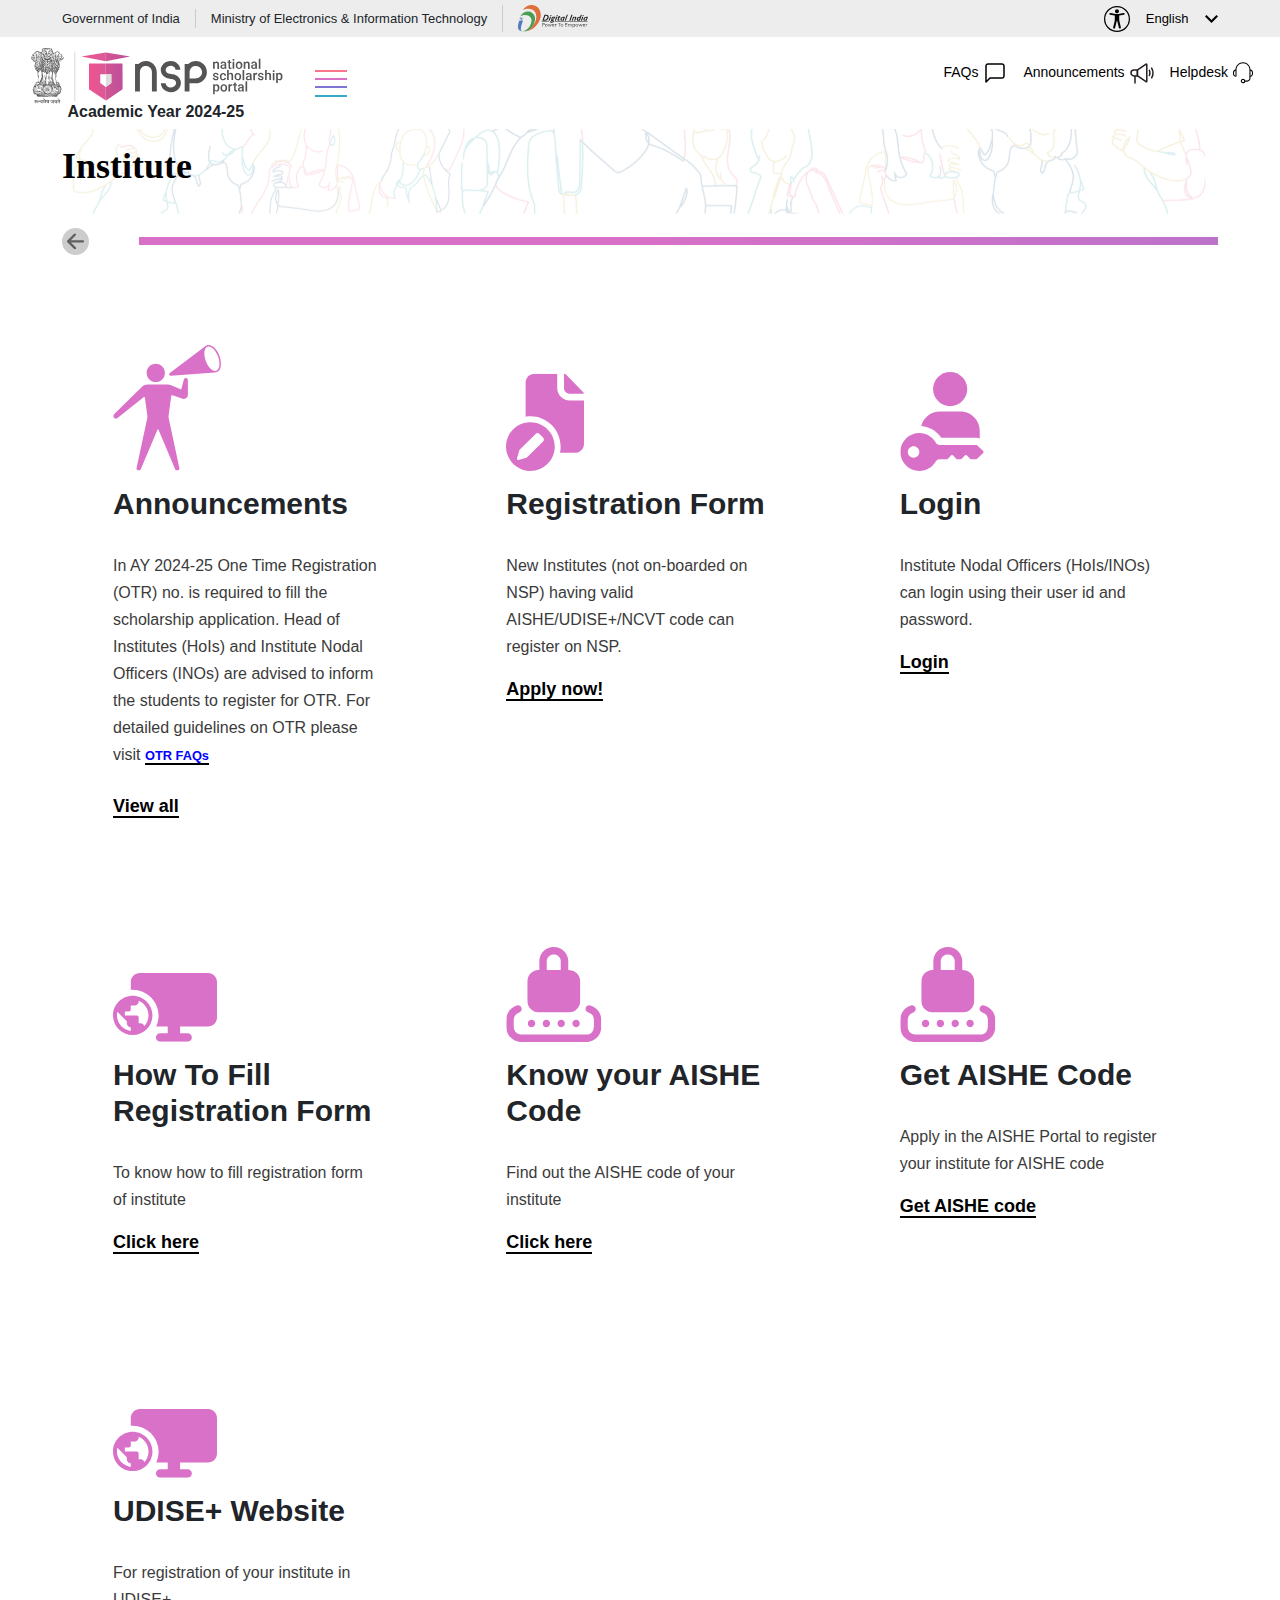
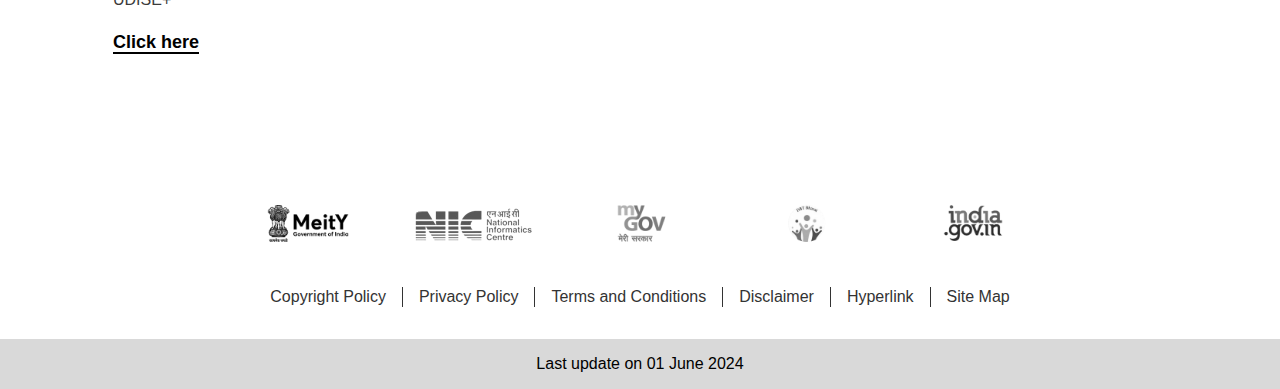
==== Institute/Institute.htm @ 981c5e17 "Initial commit" ====
<!DOCTYPE html>
<!-- saved from url=(0037)https://scholarships.gov.in/Institute -->
<html lang="en" class="h-100" data-bs-theme="auto"><head><meta http-equiv="Content-Type" content="text/html; charset=UTF-8">
  
  <meta name="viewport" content="width=device-width, initial-scale=1">
  <meta name="description" content="">
  <meta name="author" content="Integrated Management of Public Distribution System">
  
  <title>NSP : National Scholarship Portal</title>
  <!-- Favicons -->
  <link rel="apple-touch-icon" href="https://scholarships.gov.in/public/assets2425/img/favicons/apple-touch-icon.png" sizes="180x180">
  <link rel="icon" href="https://scholarships.gov.in/public/assets2425/img/favicons/favicon-32x32.png" sizes="32x32" type="image/png">
  <link rel="icon" href="https://scholarships.gov.in/public/assets2425/img/favicons/favicon-16x16.png" sizes="16x16" type="image/png">
<!--  <link rel="manifest" href="/public/assets2425/img/favicons/manifest.json">-->
  <link rel="mask-icon" href="https://scholarships.gov.in/public/assets2425/img/favicons/safari-pinned-tab.svg" color="#712cf9">
  <link rel="icon" href="https://scholarships.gov.in/public/assets2425/img/favicons/favicon.ico">
  <meta name="theme-color" content="#712cf9">
  <link href="./Institute_files/bootstrap.min.css" rel="stylesheet">

  <link rel="stylesheet" href="./Institute_files/bootstrap-icons.css">
  <!-- <link rel="stylesheet" href="https://cdnjs.cloudflare.com/ajax/libs/font-awesome/4.7.0/css/font-awesome.min.css"> -->
  <!-- Owl Stylesheets -->
  <link rel="stylesheet" href="./Institute_files/owl.carousel.min.css">
  <link rel="stylesheet" href="./Institute_files/owl.theme.default.min.css">
  <!-- Custom styles for this template -->
  <link rel="stylesheet" href="./Institute_files/roboto.css" type="text/css">

  <link rel="stylesheet" href="./Institute_files/nsp-style.css">
  <link rel="stylesheet" href="./Institute_files/responsive.css">
</head>

<body>

  <header class="header">
      
      <div class="top-header">
       
        <div class="container-fluid d-flex justify-content-between d-flex-mob ">
          <div class="align-items-cente">
            <ul class="nav top-nav">
              <li class="nav-item">
                Government of India
              </li>
              <li class="nav-item">
                Ministry of Electronics &amp; Information Technology
              </li>
              <li class="nav-item">
                <img src="./Institute_files/Digital-India-Color.svg">
              </li>
            </ul>
          </div>
          <div class="align-items-cente"></div>
          <ul class="nav top-right-nav">
            <li class="nav-item me-3"><a href="https://scholarships.gov.in/Institute#"><img src="./Institute_files/acces.svg" width="26"></a></li>

            <li class="nav-item dropdown ">
              <a class="nav-link language" href="https://scholarships.gov.in/home" role="button" data-bs-toggle="dropdown" aria-expanded="false">
                English <img src="./Institute_files/arrow.svg"></a>
              
              <ul class="dropdown-menu language-dropdownmenu">
                <li><a class="dropdown-item" href="https://scholarships.gov.in/home">English</a></li>
                <li><a class="dropdown-item" href="https://scholarships.gov.in/Institute#">Hindi</a></li>

              </ul>
            </li>

          </ul>

        </div>
   

        

        <!--top-header end-->
      </div>
   
   
      <div class="page-header">
        <div class="container-fluid">
  
          <div class="row">
            <div class="col-sm-12 col-md-12 col-lg-4 col-xl-3">
              <ul class="nav">
                <li class="logo-warp">
                    <div>
                    <a class="logo" href="https://scholarships.gov.in/home" style="margin-bottom: -5%">
                    <img src="./Institute_files/nsp-logo.svg" class="dest">
                     <img src="./Institute_files/nsp_logo_short.svg" class="mob">
                  </a>
                  <h6 class="text-center"><strong class="announcementText"> <i></i> Academic Year 2024-25 </strong></h6>
                    </div>
            
                  <button class="navbar-toggler" type="button" data-bs-toggle="offcanvas" data-bs-target="#offcanvasNavbar" aria-controls="offcanvasNavbar">

                
                      <div id="pencet">
                        <span class="top"></span>
                        <span class="middle"></span>
                        <span class="middle1"></span>
                        <span class="bottom"></span>
                        <div class="w-bg"></div>
                      </div>
                    

                  </button>
                  

                  <a href="https://scholarships.gov.in/Institute#" class="serch-icon-bg login-mob" id="serch-btn" data-bs-toggle="modal" data-bs-target="#serchBackdrop"><img src="./Institute_files/serch-color.svg" width="24"></a>



                  <div class="dropdown login-mob">
                    <a class="login-icon-bg login-mob" href="https://scholarships.gov.in/Institute#" role="button" data-bs-toggle="dropdown" aria-expanded="false">
                      <span class="login-icon-bg"> <img src="./Institute_files/user-icon-white.svg" width="24"></span>
                    </a>
                    <ul class="dropdown-menu">
                      <li>

                         <a class="nav-link" href="https://scholarships.gov.in/home">
                          <span class="link-list-icon1"><img src="./Institute_files/student-black.svg"></span> <span class="link-list-text">Student</span></a>
                      </li>
                      <li> <a class="nav-link" href="https://nsp.gov.in/"><span class="link-list-icon2"><img src="./Institute_files/institute-black.svg"></span>
                          <span class="link-list-text">Institute</span></a></li>

                          <li><a class="nav-link" href="https://nsp.gov.in/NSPADMIN/loginPage"><span class="link-list-icon3"><img src="./Institute_files/officer-black.svg"></span>
                         
                              <span class="link-list-text">Officer</span></a></li>
                    </ul>
                  </div>



                </li>
              </ul>


                          <div class="offcanvas offcanvas-start" tabindex="-1" id="offcanvasNavbar" aria-labelledby="offcanvasNavbarLabel">
                <div class="offcanvas-body scroll custom-scroll">

                  <div class="responcive-nav">

                    <div class="accordion mt-4" id="accordionExample">

                      <div class="accordion-item">
                        <h2 class="accordion-header">
                          <button class="accordion-button collapsed" type="button" data-bs-toggle="collapse" data-bs-target="#collapseOne" aria-expanded="false" aria-controls="collapseOne">
                            <img src="./Institute_files/Student.svg">Students
                          </button>
                          </h2><h5><a href="https://scholarships.gov.in/Students"><span><img src="./Institute_files/Student.svg"></span>Students</a></h5>
                        
                        <div id="collapseOne" class="accordion-collapse collapse" data-bs-parent="#accordionExample">
                          <div class="accordion-body">
                            <ul class="nav studen-nav">
                                <li class="nav-item"><a class="nav-link" href="https://scholarships.gov.in/otrapplication/#/login-page">Apply For One Time Registration (OTR)</a></li>
                                     <li class="nav-item"><a class="nav-link" href="https://scholarships.gov.in/ApplicationForm">Apply For Scholarship</a></li>
                              
                              
<!--                              <li class="nav-item"><a class="nav-link" href="NSP_Registered_Institute.html">NSP
                                  Registered
                                  Institute</a></li>-->
<!--                               <li class="nav-item"><a class="nav-link" href="searchInstitute">
                                  Registered
                                  Institutes on NSP</a></li>-->
                              <li class="nav-item"><a class="nav-link" href="https://scholarships.gov.in/All-Scholarships">Schemes on NSP</a>
                              </li>

                               <li class="nav-item"><a class="nav-link" href="https://scholarships.gov.in/payl/loginPage.action">Previous Year Application
                                  Status</a></li>
                                  
                              <li class="nav-item"><a class="nav-link" href="https://pfms.nic.in/static/NewLayoutCommonContent.aspx?RequestPagename=static/TrackNSPpayments.aspx" data-toggle="tooltip" target="blank" onclick="return trackPaymentNsp()">
                                      Track Your Payment</a></li>
<!--                              <li class="nav-item"><a class="nav-link" href="Aadhaar_Seva_Kendras.html">Aadhaar Seva
                                  Kendras</a></li>-->
                                  <li class="nav-item"><a class="nav-link" href="https://bhuvan-app3.nrsc.gov.in/aadhaar/" data-toggle="tooltip" target="blank" onclick="return trackPaymentNsp1()">
                                          Aadhaar Seva Kendra</a></li>
                                 
                              <li class="nav-item"><a class="nav-link" href="https://resident.uidai.gov.in/bank-mapper" data-toggle="tooltip" target="blank" onclick="return trackPaymentNsp2()">
                                      Check Aadhaar Seeding Status</a></li>
                                      <li class="nav-item"><a class="nav-link" href="https://play.google.com/store/apps/details?id=in.gov.scholarships.nspotr&amp;pli=1" target="blank">
                                  NSP OTR APP  <img height="40px" src="./Institute_files/google-plays.png">  </a></li>

                                  <li class="nav-item"><a class="nav-link" href="https://www.swavlambancard.gov.in/login" data-toggle="tooltip" target="blank" onclick="return trackUDID()">
                                          Check UDID details </a></li>

                            </ul>
                          </div>
                        </div>
                      </div>
                      <div class="line"></div>
                      <div class="accordion-item">
                        <h2 class="accordion-header">
                          <button class="accordion-button collapsed" type="button" data-bs-toggle="collapse" data-bs-target="#collapseTwo" aria-expanded="false" aria-controls="collapseTwo">
                            <img src="./Institute_files/Institute.svg"> Institute
                          </button>
                          </h2><h5><a href="https://scholarships.gov.in/Institutes"><span><img src="./Institute_files/Institute.svg"></span> Institutes</a></h5>
                        
                        <div id="collapseTwo" class="accordion-collapse collapse" data-bs-parent="#accordionExample">
                          <div class="accordion-body">
                            <ul class="nav institute-nav">
                                <li class="nav-item"><a class="nav-link" href="https://nsp.gov.in/public/manual/Operational_Steps_Involved_In_Filling_Institute_Registration_Form.pdf">How to fill Registration Form
                                  </a></li>
                                <li class="nav-item"><a class="nav-link" href="https://nsp.gov.in/instEKYCRegistrationIndex">Registration
                                  Form</a></li>
                                  
                              <li class="nav-item"><a class="nav-link" href="https://nsp.gov.in/">Login</a>
                              </li>
                              
                              <li class="nav-item"><a class="nav-link" href="https://aishe.gov.in/aishe/aisheCode" target="_blank" data-toggle="tooltip" onclick=" return aisheCode()">
                                      Know your AISHE
                                  Code</a></li>
                              <li class="nav-item"><a class="nav-link" href="https://aishe.gov.in/aishe/addInstitutePage" target="_blank" data-toggle="tooltip" onclick=" return aishecodeInstitute()">
                                      Get AISHE code</a>
                              </li>
                              <li class="nav-item"><a class="nav-link" href="https://udiseplus.gov.in/#/page/dcfdownload" target="_blank" onclick="return udiseCode()">UDISE+ website
                                  details</a></li>
                            </ul>
                          </div>
                        </div>
                      </div>
                      <div class="line"></div>
                      <div class="accordion-item">
                        <h2 class="accordion-header">
                          <button class="accordion-button collapsed" type="button" data-bs-toggle="collapse" data-bs-target="#collapseThree" aria-expanded="false" aria-controls="collapseThree">
                            <img src="./Institute_files/Officers.svg"> Officers
                          </button>
                          </h2><h5><a href="https://scholarships.gov.in/Officers"><span><img src="./Institute_files/Officers.svg"></span> Officers</a></h5>

                        
                        <div id="collapseThree" class="accordion-collapse collapse" data-bs-parent="#accordionExample">
                          <div class="accordion-body">
                            <ul class="nav officer-nav">

                              <li class="nav-item"><a class="nav-link" href="https://nsp.gov.in/NSPADMIN/loginPage">Login</a>
                              </li>
                              <li class="nav-item"><a class="nav-link" href="https://scholarships.gov.in/nodalofficerList">Nodal
                                  Officers (Scheme-wise)</a></li>
                              <li class="nav-item"><a class="nav-link" href="https://scholarships.gov.in/public/nodalOfficersList/grievance_redressal_officer.pdf">Grievance Redressal Officers
                                  (GROs)</a>
                              </li>
                            </ul>

                          </div>
                        </div>
                      </div>
                      <div class="line"></div>
                      <div class="accordion-item">
                        <h2 class="accordion-header">
                          <button class="accordion-button collapsed" type="button" data-bs-toggle="collapse" data-bs-target="#collapseFour" aria-expanded="false" aria-controls="collapseFour">
                            <img src="./Institute_files/Public.svg"> Public
                          </button>
                          </h2><h5><a href="https://scholarships.gov.in/Public"><span><img src="./Institute_files/Public.svg"></span> Public</a></h5>
                        
                        <div id="collapseFour" class="accordion-collapse collapse" data-bs-parent="#accordionExample">
                          <div class="accordion-body">

                            <ul class="nav public-nav">

                                <li class="nav-item"><a class="nav-link" href="https://nsp.gov.in/dashboard/" target="_blank">Dashboard</a></li>
                              <li class="nav-item"><a class="nav-link" href="https://scholarships.gov.in/onlineInstituteSearchIndex">Find Institutes
                                  on
                                  NSP</a></li>
                              <li class="nav-item"><a class="nav-link" href="https://scholarships.gov.in/scholarshipEligibility">Scholarship
                                  Eligibility</a></li>
                              <li class="nav-item"><a class="nav-link" href="https://scholarships.gov.in/searchInstitute">
                                      Applications Processed for Scholarships</a>
                              </li>
                              <li class="nav-item"><a class="nav-link" href="https://scholarships.gov.in/nodelOfficerDetails">Nodal
                                  Officers (Scheme-wise)</a></li>
                              <li class="nav-item"><a class="nav-link" href="https://scholarships.gov.in/districtNodelOfficerDetails">Nodal Officers (District-wise
                                 )</a>
                              </li>
                              <li class="nav-item"><a class="nav-link" href="https://scholarships.gov.in/nsphelpdesk">NSP Helpdesk</a></li>
                              <li class="nav-item"><a class="nav-link" href="https://scholarships.gov.in/pfmshelpdesk">PFMS Helpdesk</a></li>
                              <li class="nav-item"><a class="nav-link" href="https://nsp.gov.in/grievanceregistration/">Grievance Registration</a></li>
                              <li class="nav-item"><a class="nav-link" href="https://scholarships.gov.in/CSCURL">CSC Login</a></li>
                            </ul>
                          </div>
                        </div>
                      </div>

<!--some Portion of the code i removed ,because i think it is useless-->
                      <div class="accordion-item about-bg">

                        <div class="accordion-body">
                          <ul class="nav">
                              <li class="nav-item"><a class="nav-link" href="https://scholarships.gov.in/aboutUs" target="_blank">About NSP</a></li>
                            <li class="nav-item"><a class="nav-link" href="https://scholarships.gov.in/nsphelpdesk" target="_blank">Contact us</a></li>
                            <li class="nav-item"><a class="nav-link" href="https://scholarships.gov.in/siteMap" target="_blank">Site map</a></li>
                            <li></li>
                           

                          </ul>






                        </div>
                      </div>


                    </div>

                  </div>




                </div>
              </div>



            </div>
            <div class="col-sm-6 col-md-6 col-lg-7 col-xl-5 mob2">
<!--              <div class="searchbox mt-3">
                <div class="dropdown filter-wrap">
                  <a class="filter-btn" role="button" data-bs-toggle="dropdown" aria-expanded="false">
                    <img src="/public/assets2425/images/icons/filter.svg">
                  </a>

                  <ul class="dropdown-menu">



                    
                    <li>

                      <div class="form-check">
                          <input class="form-check-input" type="checkbox" value="" onclick="location.href = 'https://scholarships.gov.in/fresh/onlineInstituteSearchIndex'" />
                        <label class="form-check-label" for="flexCheckChecked">
                          NSP registered Institutes
                        </label>
                      </div>
                    </li>
                  </ul>
                </div>



                <input type="text" class="form-control" placeholder="Search by Keywords...">
                <button type="submit" class="btn serch-btn"><img src="/public/assets2425/images/icons/serch-color.svg"></button>
              </div>-->

            </div>

            <div class="col-sm-6 col-md-6 col-lg-1 col-xl-4">


              <ul class="nav justify-content-end right-nav">
                <li class="nav-item dropdown">
                  <a class="nav-link" href="https://scholarships.gov.in/Institute#" role="button" data-bs-toggle="dropdown" aria-expanded="false">
                    <span> FAQs</span> <img src="./Institute_files/faq.svg">
                  </a>
                  <ul class="dropdown-menu">
                    <li>
                      <a class="nav-link" href="https://scholarships.gov.in/studentFAQs" target="_blank">
                        <span class="link-list-icon1"><img src="./Institute_files/student-black.svg"></span>
                        <span class="link-list-text">Student</span>
                       </a>
                    </li>
                    <li> <a class="nav-link" href="https://scholarships.gov.in/InstituteFAQs" target="_blank">
                         
                        <span class="link-list-icon2"><img src="./Institute_files/institute-black.svg"></span>
                        <span class="link-list-text">Institute</span>
                      </a></li>
                    <li><a class="nav-link" href="https://scholarships.gov.in/public/FAQ/DNO_SNO_FAQs_21122023_updated.pdf" target="_blank">

                        <span class="link-list-icon3"><img src="./Institute_files/officer-black.svg"></span>
                        <span class="link-list-text">Officer</span></a></li>
                  </ul>
                </li>

                <li class="nav-item dropdown">
                  <a class="nav-link" href="https://scholarships.gov.in/Institute#" role="button" data-bs-toggle="dropdown" aria-expanded="false">
                    <span>Announcements</span> <img src="./Institute_files/Announcements.svg">
                  </a>
                  <ul class="dropdown-menu">
                    <li>
                      <a class="nav-link" href="https://scholarships.gov.in/student-announcements" target="_blank"><span class="link-list-icon1"><img src="./Institute_files/student-black.svg"></span>
                        <span class="link-list-text">Student</span></a>
                    </li>
                    <li>
                      <a class="nav-link" href="https://scholarships.gov.in/institute-announcements" target="_blank"><span class="link-list-icon2"><img src="./Institute_files/institute-black.svg"></span>
                        <span class="link-list-text">Institute</span>
                      </a>
                    </li>
                    <li><a class="nav-link" href="https://scholarships.gov.in/officer-announcements" target="_blank"><span class="link-list-icon3"><img src="./Institute_files/officer-black.svg"></span>
                        <span class="link-list-text">Officer</span></a></li>

                  </ul>
                </li>


                <li class="nav-item dropdown">
                  <a class="nav-link" href="https://scholarships.gov.in/Institute#" role="button" data-bs-toggle="dropdown" aria-expanded="false">
                    <span>Helpdesk</span> <img src="./Institute_files/Vector.svg">
                  </a>
                  <ul class="dropdown-menu">
                    <li>
                        <a class="nav-link" href="https://scholarships.gov.in/nsphelpdesk" target="_blank"><span class="link-list-icon1"><img src="./Institute_files/student-black.svg"></span>
                        <span class="link-list-text">NSP Helpdesk.</span></a>
                    </li>

                    <li><a class="nav-link" href="https://scholarships.gov.in/pfmshelpdesk" target="_blank">
                        <span class="link-list-icon1"><img src="./Institute_files/student-black.svg" style="width:30px"></span>
                        <span class="link-list-text">PFMS Helpdesk</span></a></li>

                  </ul>
                </li>

<!--                <li class="nav-item dropdown">
                  <a class="nav-link" href="#" role="button" data-bs-toggle="dropdown" aria-expanded="false">
                    <span>Login </span>
                    <div class="login-icon-bg"> <img src="/public/assets2425/images/icons/user-icon-white.svg"></div>
                  </a>
                  <ul class="dropdown-menu">
                    <li>
                      <a class="nav-link" href="home">
                        <span class="link-list-icon1"><img src="/public/assets2425/images/icons/student-black.svg"></span> <span
                          class="link-list-text">Student</span></a>
                    </li>
                    <li> <a class="nav-link" href="https://nsp.gov.in/"><span class="link-list-icon2"><img
                            src="/public/assets2425/images/icons/institute-black.svg"></span>
                        <span class="link-list-text">Institute</span></a></li>
                    <li><a class="nav-link" href="https://nsp.gov.in/NSPADMIN/loginPage"><span class="link-list-icon3"><img
                            src="/public/assets2425/images/icons/officer-black.svg"></span>
                        <span class="link-list-text">Officer</span></a></li>
                  </ul>
                </li>-->
              </ul>


            </div>
          </div>
        </div>
      </div>

    </header>
    <script>
                            
         function trackUDID()
        {
             let text = "Redirecting to external URL(https://www.swavlambancard.gov.in/login). You are strongly advised to ensure it's authenticity & click\n OK to proceed, else click Cancel to cancel.";
                if (confirm(text) == true) {
                  text = "You pressed OK!";
                } else {
                  return false;
                } 

        }                    
                            
    </script>


  <!-- Begin page content -->
  <main class="flex-shrink-0">

    <div class="inner-banner-wrap">

      <div class="container-fluid">
        <div class="row">
          <div class="col-sm-12">
<div class="inner-banner"> 
   <img src="./Institute_files/weferfe.svg">

   <h3 class="header-title">
    Institute
  </h3>
  </div>
                   </div>
          <div class="col-sm-12">
            <div class="line-bg institute-bg clearfix"><a href="https://scholarships.gov.in/home"><span> <img src="./Institute_files/bak-arrow.svg">
                </span></a></div>
          </div>


        </div>
</div>
<!--inner-banner-wrap End--></div>

<section class="pages-section">

      <div class="container-fluid">


        <div class="row">
          <div class="col-sm-12 col-md-6 col-lg-6 col-xl-4 col-xxl-4 d-flex">
            <div class="institute-box">
              <div class="institute-box-icon"><img src="./Institute_files/Announcements-voilet.svg"></div>
              <h4> Announcements</h4>
             
             
              <p class="mb-4">In AY 2024-25 One Time Registration (OTR) no. is required to fill the scholarship application. Head of Institutes (HoIs) and Institute Nodal Officers (INOs) are advised to inform the students 
                  to register for OTR. For detailed guidelines on OTR please visit <a style="font-size: 80%; color: blue" href="https://scholarships.gov.in/public/FAQ/OTR%20FAQ%20v1.4.pdf" target="_blank">OTR FAQs</a></p>

              <a href="https://scholarships.gov.in/institute-announcements">View all</a>

            </div>
          </div>
          <div class="col-sm-12 col-md-6 col-lg-6 col-xl-4 col-xxl-4 d-flex">
            <div class="institute-box">
              <div class="institute-box-icon"><img src="./Institute_files/registration-voilet.svg"></div>

              <h4>Registration Form</h4>
              <p>
                  New Institutes (not on-boarded on NSP) having valid AISHE/UDISE+/NCVT code can register on NSP. 
              </p>
              <a href="https://nsp.gov.in/instEKYCRegistrationIndex">Apply now!</a>
<!--                  <a href="searchInstitute">Apply now!</a>-->
            </div>
          </div>
          <div class="col-sm-12 col-md-6 col-lg-6 col-xl-4 col-xxl-4 d-flex">

            <div class="institute-box">
              <div class="institute-box-icon"><img src="./Institute_files/login-voilet.svg"></div>

              <h4>Login</h4>
              <p>
                 Institute Nodal Officers (HoIs/INOs) can login using their user id and password.
              </p>
              <a href="https://nsp.gov.in/">Login</a>

            </div>
          </div>
              
         <div class="col-sm-12 col-md-6 col-lg-6 col-xl-4 col-xxl-4 d-flex">
            <div class="institute-box">
              <div class="institute-box-icon"> <img src="./Institute_files/website-voilet.svg"></div>

              <h4>How To Fill Registration Form</h4>
              <p>
                To know how to fill registration form of institute
              </p>
<a href="https://scholarships.gov.in/public/userManual/KYC_REGISTRATION_PROCESS_INSTITUTES_V1.1.pdf" target="_blank">Click here</a>

            </div>
          </div>     
              
          <div class="col-sm-12 col-md-6 col-lg-6 col-xl-4 col-xxl-4 d-flex">
            <div class="institute-box">
              <div class="institute-box-icon"> <img src="./Institute_files/aishe-voilet.svg"></div>

              <h4>Know your AISHE Code</h4>
              <p>
               Find out the AISHE code of your institute

              </p>
              <a href="https://aishe.gov.in/aishe/aisheCode" target="_blank" onclick="return aisheCode()">Click here</a>

            </div>
          </div>
          <div class="col-sm-12 col-md-6 col-lg-6 col-xl-4 col-xxl-4 d-flex">
            <div class="institute-box">
              <div class="institute-box-icon"> <img src="./Institute_files/aishe-voilet.svg"></div>

              <h4>Get AISHE Code</h4>
              <p>
                Apply in the AISHE Portal to register your institute for AISHE code
              </p>
<!--              <a href="Sync_your_documents_DigiLocker.html">Sync your documents</a>-->
<a href="http://aishe.gov.in/aishe/addInstitutePage" target="_blank" onclick=" return aishecodeInstitute()">Get AISHE code</a>

            </div>
          </div>
          <div class="col-sm-12 col-md-6 col-lg-6 col-xl-4 col-xxl-4 d-flex">
            <div class="institute-box">
              <div class="institute-box-icon"> <img src="./Institute_files/website-voilet.svg"></div>

              <h4>UDISE+ Website</h4>
              <p>
                  For registration of your institute in UDISE+
              </p>
<a href="https://udiseplus.gov.in/#/page/dcfdownload" target="_blank" onclick="return udiseCode()">Click here</a>

            </div>
          </div>
        </div>




      </div>








  <div class="container">
    <div class="row justify-content-center">

      <div class="col-sm-12 col-md-12 col-lg-9 col-xl-9 col-xxl-8">
        <div id="footer-logo" class="logo-slider owl-carousel owl-theme owl-loaded owl-drag">
           
                
          
          
          
          




        <div class="owl-stage-outer"><div class="owl-stage" style="transform: translate3d(-856px, 0px, 0px); transition: all; width: 2740px;"><div class="owl-item cloned" style="width: 171.2px;"><div class="item">
                    <div class="logo-box" style="padding-top: 10px"><img height="35" width="70" src="./Institute_files/logo_nic.png"></div>
              </div></div><div class="owl-item cloned" style="width: 171.2px;"><div class="item">
            <div class="logo-box"><img src="./Institute_files/mygov.png"></div>
          </div></div><div class="owl-item cloned" style="width: 171.2px;"><div class="item">
            <div class="logo-box"><img src="./Institute_files/DBT.png"></div>
          </div></div><div class="owl-item cloned" style="width: 171.2px;"><div class="item">
            <div class="logo-box"><img src="./Institute_files/indiagov.png"></div>
          </div></div><div class="owl-item cloned" style="width: 171.2px;"><div class="item">
            <div class="logo-box"><img src="./Institute_files/di.png"></div>
          </div></div><div class="owl-item active" style="width: 171.2px;"><div class="item">
                <div class="logo-box"><img src="./Institute_files/meity.png"></div>
              </div></div><div class="owl-item active" style="width: 171.2px;"><div class="item">
                    <div class="logo-box" style="padding-top: 10px"><img height="35" width="70" src="./Institute_files/logo_nic.png"></div>
              </div></div><div class="owl-item active" style="width: 171.2px;"><div class="item">
            <div class="logo-box"><img src="./Institute_files/mygov.png"></div>
          </div></div><div class="owl-item active" style="width: 171.2px;"><div class="item">
            <div class="logo-box"><img src="./Institute_files/DBT.png"></div>
          </div></div><div class="owl-item active" style="width: 171.2px;"><div class="item">
            <div class="logo-box"><img src="./Institute_files/indiagov.png"></div>
          </div></div><div class="owl-item" style="width: 171.2px;"><div class="item">
            <div class="logo-box"><img src="./Institute_files/di.png"></div>
          </div></div><div class="owl-item cloned" style="width: 171.2px;"><div class="item">
                <div class="logo-box"><img src="./Institute_files/meity.png"></div>
              </div></div><div class="owl-item cloned" style="width: 171.2px;"><div class="item">
                    <div class="logo-box" style="padding-top: 10px"><img height="35" width="70" src="./Institute_files/logo_nic.png"></div>
              </div></div><div class="owl-item cloned" style="width: 171.2px;"><div class="item">
            <div class="logo-box"><img src="./Institute_files/mygov.png"></div>
          </div></div><div class="owl-item cloned" style="width: 171.2px;"><div class="item">
            <div class="logo-box"><img src="./Institute_files/DBT.png"></div>
          </div></div><div class="owl-item cloned" style="width: 171.2px;"><div class="item">
            <div class="logo-box"><img src="./Institute_files/indiagov.png"></div>
          </div></div></div></div><div class="owl-nav disabled"><button type="button" role="presentation" class="owl-prev"><span aria-label="Previous">‹</span></button><button type="button" role="presentation" class="owl-next"><span aria-label="Next">›</span></button></div><div class="owl-dots disabled"></div></div>
      </div>
    </div>
  </div>

  </section>

  </main>

 
  <footer>
    <div class="container-fluid">
      <div class="row d-flex justify-content-center align-items-center">
        <div class="col-md-12">
         <ul class="nav footer-nav justify-content-center">
            <li class="nav-item"><a class="nav-link" href="https://scholarships.gov.in/copyright-policy">Copyright Policy </a></li>
            <li class="nav-item"><a class="nav-link" href="https://scholarships.gov.in/privacy-policy"> Privacy Policy </a></li>
            <li class="nav-item"><a class="nav-link" href="https://scholarships.gov.in/terms-conditions"> Terms and Conditions </a></li>
            <li class="nav-item"><a class="nav-link" href="https://scholarships.gov.in/disclaimer_New"> Disclaimer </a></li>
            <li class="nav-item"><a class="nav-link" href="https://scholarships.gov.in/hyperlinkPolicy_New"> Hyperlink </a></li>
            <li class="nav-item"><a class="nav-link" href="https://scholarships.gov.in/siteMap"> Site Map</a></li>
          </ul>
        </div>
      </div>
    </div>
    <div class="last-update-bg">Last update on 01 June 2024</div>
  </footer>


   <!-- Modal -->
   <div class="modal fade" id="serchBackdrop" data-bs-backdrop="static" data-bs-keyboard="false" tabindex="-1" aria-labelledby="serchBackdropLabel" aria-hidden="true">
   <div class="modal-dialog mt-5">

     <div class="modal-content">

       <div class="modal-body py-4 px-2">
         <div class="close-btn">
           <button type="button" class="btn-close" data-bs-dismiss="modal" aria-label="Close"></button>
         </div>
         <div class="searchbox">
           <div class="dropdown filter-wrap">
             <a class="filter-btn" role="button" data-bs-toggle="dropdown" aria-expanded="false">
            <img src="./Institute_files/filter.svg">
             </a>

             <ul class="dropdown-menu">
           


               <li>
              
                 <div class="form-check">
                   <input class="form-check-input" type="checkbox" value="" onclick="location.href = &#39;https://scholarships.gov.in/fresh/onlineInstituteSearchIndex&#39;">
                   <label class="form-check-label" for="flexCheckChecked">
                     NSP registered  Institutes
                   </label>
                 </div>
               </li>
             </ul>
           </div>



           <input type="text" class="form-control" placeholder="Search by Keywords...">
           <button type="submit" class="btn serch-btn"><img src="./Institute_files/serch-color.svg"></button>
         </div>
       </div>

     </div>
   </div>
 </div>

 
  <script src="./Institute_files/bootstrap.bundle.min.js"></script>
  <script type="text/javascript" src="./Institute_files/jquery.min.js"></script>
  <script type="text/javascript" src="./Institute_files/owl.carousel.js"></script>
  <script type="text/javascript" src="./Institute_files/CustomScripts.js"></script>


<script>
        function trackPaymentNsp()
        {
             let text = "Redirecting to external URL(https://pfms.nic.in/static/NewLayoutCommonContent.aspx?RequestPagename=static/TrackNSPpayments.aspx). You are strongly advised to ensure it's authenticity & click\n OK to proceed, else click Cancel to cancel.";
                if (confirm(text) == true) {
                  text = "You pressed OK!";
                } else {
                  return false;
                } 

        }
        function trackPaymentNsp1()
        {
             let text = "Redirecting to external URL(https://bhuvan.nrsc.gov.in/aadhaar/). You are strongly advised to ensure it's authenticity & click\n OK to proceed, else click Cancel to cancel.";
                if (confirm(text) == true) {
                  text = "You pressed OK!";
                } else {
                  return false;
                } 

        }
        function trackPaymentNsp2()
        {
             let text = "Redirecting to external URL(https://resident.uidai.gov.in/bank-mapper). You are strongly advised to ensure it's authenticity & click\n OK to proceed, else click Cancel to cancel.";
                if (confirm(text) == true) {
                  text = "You pressed OK!";
                } else {
                  return false;
                } 

        }
        function aisheCode()
        { let text = "Redirecting to external URL(https://aishe.gov.in/aishe/aisheCode). You are strongly advised to ensure it's authenticity & click\n OK to proceed, else click Cancel to cancel.";
                if (confirm(text) == true) {
                  text = "You pressed OK!";
                } else {
                  return false;
                } 

        }
        
         function aishecodeInstitute()
        {
            let text = "Redirecting to external URL(https://aishe.gov.in/aishe/addInstitutePage). You are strongly advised to ensure it's authenticity & click\n OK to proceed, else click Cancel to cancel.";
                if (confirm(text) == true) {
                  text = "You pressed OK!";
                } else {
                  return false;
                } 

        }
        function udiseCode()
        { let text = "Redirecting to external URL(https://udiseplus.gov.in/). You are strongly advised to ensure it's authenticity & click\n OK to proceed, else click Cancel to cancel.";
                if (confirm(text) == true) {
                  text = "You pressed OK!";
                } else {
                  return false;
                } 

        }
        </script>

</body></html>
---- Institute/Institute_files/roboto.css ----
/* BEGIN Thin */
@font-face {
  font-family: Roboto;
  src: url("./fonts/Thin/Roboto-Thin.woff2?v=2.137") format("woff2"), url("./fonts/Thin/Roboto-Thin.woff?v=2.137") format("woff");
  font-weight: 100;
  font-style: normal; }
/* END Thin */
/* BEGIN Thin Italic */
@font-face {
  font-family: Roboto;
  src: url("./fonts/ThinItalic/Roboto-ThinItalic.woff2?v=2.137") format("woff2"), url("./fonts/ThinItalic/Roboto-ThinItalic.woff?v=2.137") format("woff");
  font-weight: 100;
  font-style: italic; }
/* END Thin Italic */
/* BEGIN Light */
@font-face {
  font-family: Roboto;
  src: url("./fonts/Light/Roboto-Light.woff2?v=2.137") format("woff2"), url("./fonts/Light/Roboto-Light.woff?v=2.137") format("woff");
  font-weight: 300;
  font-style: normal; }
/* END Light */
/* BEGIN Light Italic */
@font-face {
  font-family: Roboto;
  src: url("./fonts/LightItalic/Roboto-LightItalic.woff2?v=2.137") format("woff2"), url("./fonts/LightItalic/Roboto-LightItalic.woff?v=2.137") format("woff");
  font-weight: 300;
  font-style: italic; }
/* END Light Italic */
/* BEGIN Regular */
@font-face {
  font-family: Roboto;
  src: url("./fonts/Regular/Roboto-Regular.woff2?v=2.137") format("woff2"), url("./fonts/Regular/Roboto-Regular.woff?v=2.137") format("woff");
  font-weight: 400;
  font-style: normal; }
@font-face {
  font-family: Roboto;
  src: url("./fonts/Regular/Roboto-Regular.woff2?v=2.137") format("woff2"), url("./fonts/Regular/Roboto-Regular.woff?v=2.137") format("woff");
  font-weight: normal;
  font-style: normal; }
/* END Regular */
/* BEGIN Italic */
@font-face {
  font-family: Roboto;
  src: url("./fonts/Italic/Roboto-Italic.woff2?v=2.137") format("woff2"), url("./fonts/Italic/Roboto-Italic.woff?v=2.137") format("woff");
  font-weight: 400;
  font-style: italic; }
@font-face {
  font-family: Roboto;
  src: url("./fonts/Italic/Roboto-Italic.woff2?v=2.137") format("woff2"), url("./fonts/Italic/Roboto-Italic.woff?v=2.137") format("woff");
  font-weight: normal;
  font-style: italic; }
/* END Italic */
/* BEGIN Medium */
@font-face {
  font-family: Roboto;
  src: url("./fonts/Medium/Roboto-Medium.woff2?v=2.137") format("woff2"), url("./fonts/Medium/Roboto-Medium.woff?v=2.137") format("woff");
  font-weight: 500;
  font-style: normal; }
/* END Medium */
/* BEGIN Medium Italic */
@font-face {
  font-family: Roboto;
  src: url("./fonts/MediumItalic/Roboto-MediumItalic.woff2?v=2.137") format("woff2"), url("./fonts/MediumItalic/Roboto-MediumItalic.woff?v=2.137") format("woff");
  font-weight: 500;
  font-style: italic; }
/* END Medium Italic */
/* BEGIN Bold */
@font-face {
  font-family: Roboto;
  src: url("./fonts/Bold/Roboto-Bold.woff2?v=2.137") format("woff2"), url("./fonts/Bold/Roboto-Bold.woff?v=2.137") format("woff");
  font-weight: 700;
  font-style: normal; }
@font-face {
  font-family: Roboto;
  src: url("./fonts/Bold/Roboto-Bold.woff2?v=2.137") format("woff2"), url("./fonts/Bold/Roboto-Bold.woff?v=2.137") format("woff");
  font-weight: bold;
  font-style: normal; }
/* END Bold */
/* BEGIN Bold Italic */
@font-face {
  font-family: Roboto;
  src: url("./fonts/BoldItalic/Roboto-BoldItalic.woff2?v=2.137") format("woff2"), url("./fonts/BoldItalic/Roboto-BoldItalic.woff?v=2.137") format("woff");
  font-weight: 700;
  font-style: italic; }
@font-face {
  font-family: Roboto;
  src: url("./fonts/BoldItalic/Roboto-BoldItalic.woff2?v=2.137") format("woff2"), url("./fonts/BoldItalic/Roboto-BoldItalic.woff?v=2.137") format("woff");
  font-weight: bold;
  font-style: italic; }
/* END Bold Italic */
/* BEGIN Black */
@font-face {
  font-family: Roboto;
  src: url("./fonts/Black/Roboto-Black.woff2?v=2.137") format("woff2"), url("./fonts/Black/Roboto-Black.woff?v=2.137") format("woff");
  font-weight: 900;
  font-style: normal; }
/* END Black */
/* BEGIN Black Italic */
@font-face {
  font-family: Roboto;
  src: url("./fonts/BlackItalic/Roboto-BlackItalic.woff2?v=2.137") format("woff2"), url("./fonts/BlackItalic/Roboto-BlackItalic.woff?v=2.137") format("woff");
  font-weight: 900;
  font-style: italic; }
/* END Black Italic */

/*# sourceMappingURL=roboto.css.map */
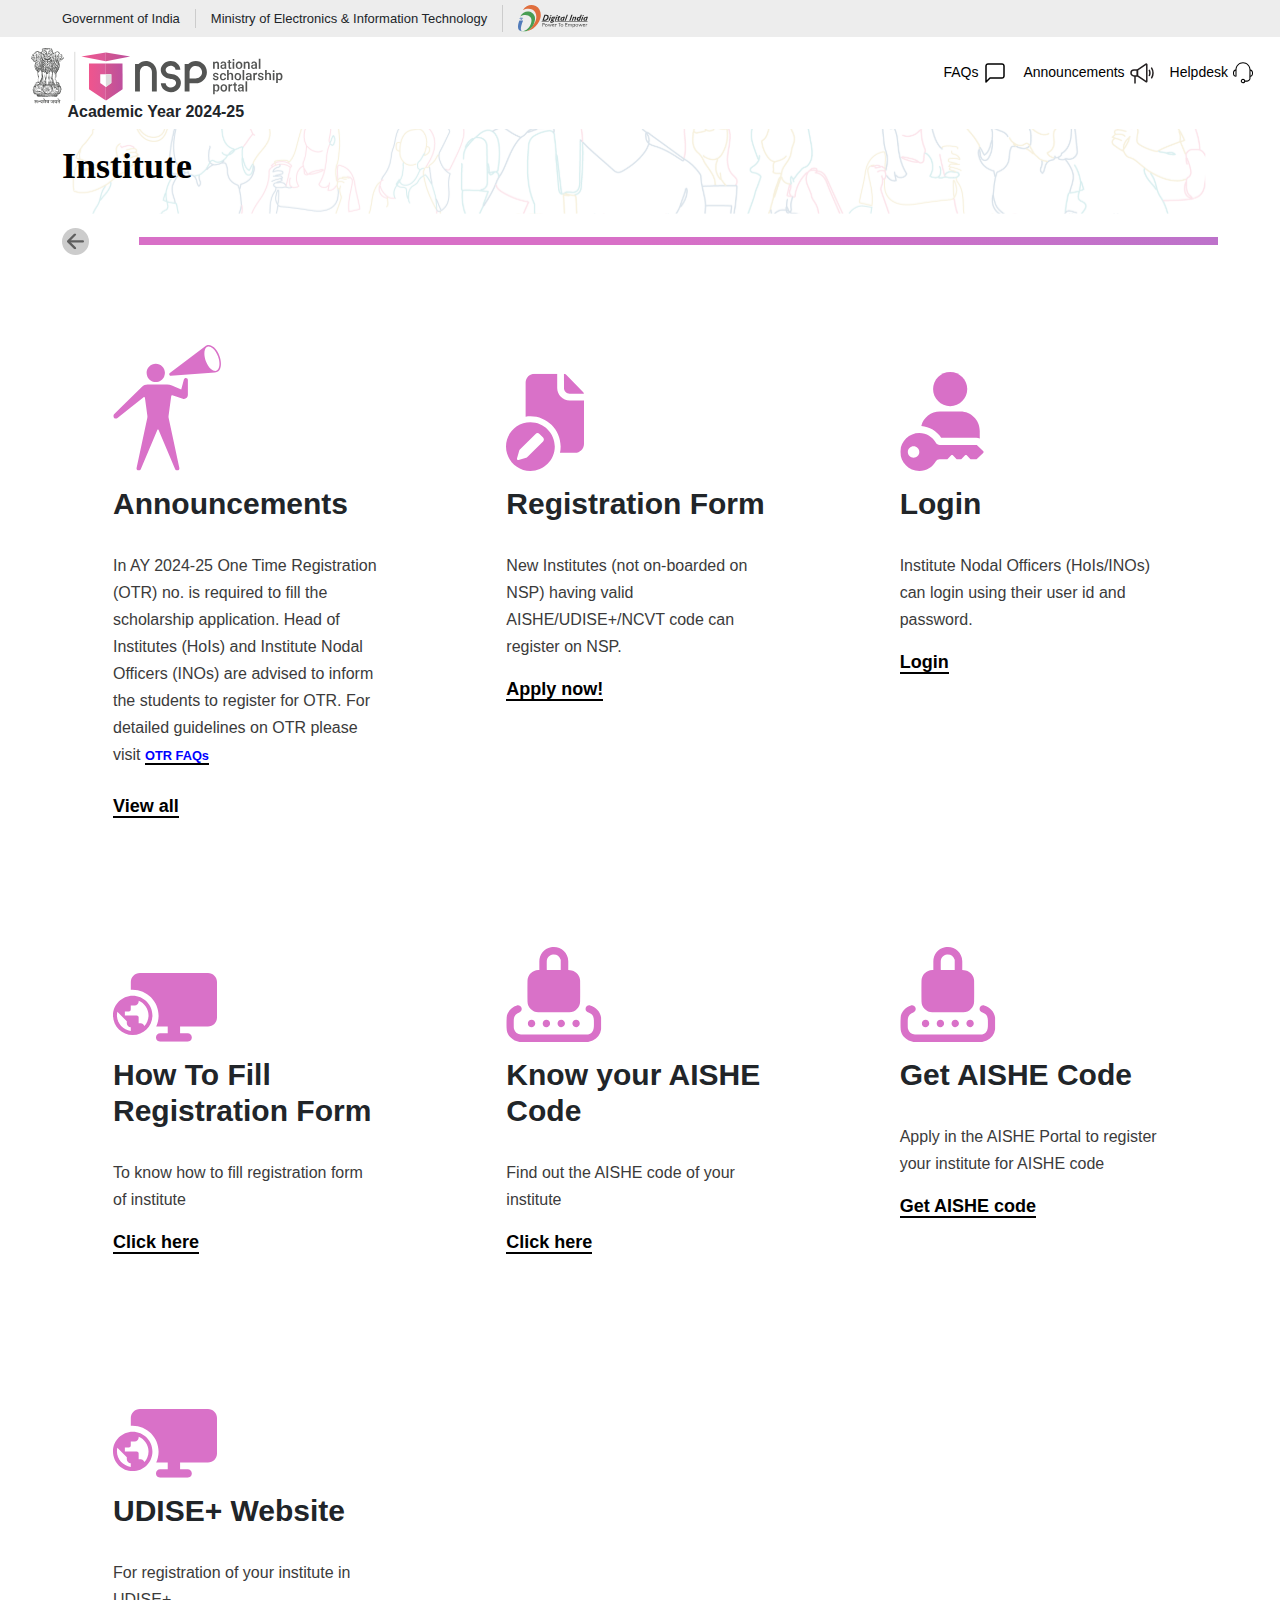
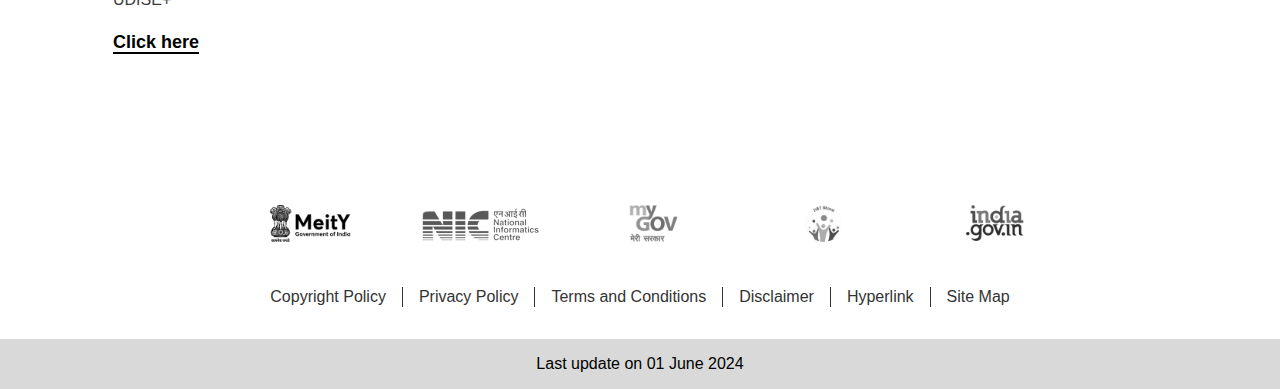
==== commit 8f782910: "Update Institute.htm" ====
--- a/Institute/Institute.htm
+++ b/Institute/Institute.htm
@@ -1,187 +1,357 @@
 <!DOCTYPE html>
 <!-- saved from url=(0037)https://scholarships.gov.in/Institute -->
-<html lang="en" class="h-100" data-bs-theme="auto"><head><meta http-equiv="Content-Type" content="text/html; charset=UTF-8">
-  
-  <meta name="viewport" content="width=device-width, initial-scale=1">
-  <meta name="description" content="">
-  <meta name="author" content="Integrated Management of Public Distribution System">
-  
-  <title>NSP : National Scholarship Portal</title>
-  <!-- Favicons -->
-  <link rel="apple-touch-icon" href="https://scholarships.gov.in/public/assets2425/img/favicons/apple-touch-icon.png" sizes="180x180">
-  <link rel="icon" href="https://scholarships.gov.in/public/assets2425/img/favicons/favicon-32x32.png" sizes="32x32" type="image/png">
-  <link rel="icon" href="https://scholarships.gov.in/public/assets2425/img/favicons/favicon-16x16.png" sizes="16x16" type="image/png">
-<!--  <link rel="manifest" href="/public/assets2425/img/favicons/manifest.json">-->
-  <link rel="mask-icon" href="https://scholarships.gov.in/public/assets2425/img/favicons/safari-pinned-tab.svg" color="#712cf9">
-  <link rel="icon" href="https://scholarships.gov.in/public/assets2425/img/favicons/favicon.ico">
-  <meta name="theme-color" content="#712cf9">
-  <link href="./Institute_files/bootstrap.min.css" rel="stylesheet">
-
-  <link rel="stylesheet" href="./Institute_files/bootstrap-icons.css">
-  <!-- <link rel="stylesheet" href="https://cdnjs.cloudflare.com/ajax/libs/font-awesome/4.7.0/css/font-awesome.min.css"> -->
-  <!-- Owl Stylesheets -->
-  <link rel="stylesheet" href="./Institute_files/owl.carousel.min.css">
-  <link rel="stylesheet" href="./Institute_files/owl.theme.default.min.css">
-  <!-- Custom styles for this template -->
-  <link rel="stylesheet" href="./Institute_files/roboto.css" type="text/css">
-
-  <link rel="stylesheet" href="./Institute_files/nsp-style.css">
-  <link rel="stylesheet" href="./Institute_files/responsive.css">
-</head>
-
-<body>
-
-  <header class="header">
-      
+<html lang="en" class="h-100" data-bs-theme="auto">
+  <head>
+    <meta http-equiv="Content-Type" content="text/html; charset=UTF-8" />
+
+    <meta name="viewport" content="width=device-width, initial-scale=1" />
+    <meta name="description" content="" />
+    <meta
+      name="author"
+      content="Integrated Management of Public Distribution System"
+    />
+
+    <title>NSP : National Scholarship Portal</title>
+    <!-- Favicons -->
+    <link
+      rel="apple-touch-icon"
+      href="https://scholarships.gov.in/public/assets2425/img/favicons/apple-touch-icon.png"
+      sizes="180x180"
+    />
+    <link
+      rel="icon"
+      href="https://scholarships.gov.in/public/assets2425/img/favicons/favicon-32x32.png"
+      sizes="32x32"
+      type="image/png"
+    />
+    <link
+      rel="icon"
+      href="https://scholarships.gov.in/public/assets2425/img/favicons/favicon-16x16.png"
+      sizes="16x16"
+      type="image/png"
+    />
+    <!--  <link rel="manifest" href="/public/assets2425/img/favicons/manifest.json">-->
+    <link
+      rel="mask-icon"
+      href="https://scholarships.gov.in/public/assets2425/img/favicons/safari-pinned-tab.svg"
+      color="#712cf9"
+    />
+    <link
+      rel="icon"
+      href="https://scholarships.gov.in/public/assets2425/img/favicons/favicon.ico"
+    />
+    <meta name="theme-color" content="#712cf9" />
+    <link href="./Institute_files/bootstrap.min.css" rel="stylesheet" />
+
+    <link rel="stylesheet" href="./Institute_files/bootstrap-icons.css" />
+    <!-- <link rel="stylesheet" href="https://cdnjs.cloudflare.com/ajax/libs/font-awesome/4.7.0/css/font-awesome.min.css"> -->
+    <!-- Owl Stylesheets -->
+    <link rel="stylesheet" href="./Institute_files/owl.carousel.min.css" />
+    <link rel="stylesheet" href="./Institute_files/owl.theme.default.min.css" />
+    <!-- Custom styles for this template -->
+    <link
+      rel="stylesheet"
+      href="./Institute_files/roboto.css"
+      type="text/css"
+    />
+
+    <link rel="stylesheet" href="./Institute_files/nsp-style.css" />
+    <link rel="stylesheet" href="./Institute_files/responsive.css" />
+  </head>
+
+  <body>
+    <header class="header">
       <div class="top-header">
-       
-        <div class="container-fluid d-flex justify-content-between d-flex-mob ">
+        <div class="container-fluid d-flex justify-content-between d-flex-mob">
           <div class="align-items-cente">
             <ul class="nav top-nav">
-              <li class="nav-item">
-                Government of India
-              </li>
+              <li class="nav-item">Government of India</li>
               <li class="nav-item">
                 Ministry of Electronics &amp; Information Technology
               </li>
               <li class="nav-item">
-                <img src="./Institute_files/Digital-India-Color.svg">
+                <img src="./Institute_files/Digital-India-Color.svg" />
               </li>
             </ul>
           </div>
           <div class="align-items-cente"></div>
           <ul class="nav top-right-nav">
-            <li class="nav-item me-3"><a href="https://scholarships.gov.in/Institute#"><img src="./Institute_files/acces.svg" width="26"></a></li>
-
-            <li class="nav-item dropdown ">
-              <a class="nav-link language" href="https://scholarships.gov.in/home" role="button" data-bs-toggle="dropdown" aria-expanded="false">
-                English <img src="./Institute_files/arrow.svg"></a>
-              
+            <!-- <li class="nav-item me-3">
+              <a href="https://scholarships.gov.in/Institute#"
+                ><img src="./Institute_files/acces.svg" width="26"
+              /></a>
+            </li> -->
+
+            <!-- <li class="nav-item dropdown">
+              <a
+                class="nav-link language"
+                href="https://scholarships.gov.in/home"
+                role="button"
+                data-bs-toggle="dropdown"
+                aria-expanded="false"
+              >
+                English <img src="./Institute_files/arrow.svg"
+              /></a>
+
               <ul class="dropdown-menu language-dropdownmenu">
-                <li><a class="dropdown-item" href="https://scholarships.gov.in/home">English</a></li>
-                <li><a class="dropdown-item" href="https://scholarships.gov.in/Institute#">Hindi</a></li>
-
+                <li>
+                  <a
+                    class="dropdown-item"
+                    href="https://scholarships.gov.in/home"
+                    >English</a
+                  >
+                </li>
+                <li>
+                  <a
+                    class="dropdown-item"
+                    href="https://scholarships.gov.in/Institute#"
+                    >Hindi</a
+                  >
+                </li>
               </ul>
-            </li>
-
+            </li> -->
           </ul>
-
         </div>
-   
-
-        
 
         <!--top-header end-->
       </div>
-   
-   
+
       <div class="page-header">
         <div class="container-fluid">
-  
           <div class="row">
             <div class="col-sm-12 col-md-12 col-lg-4 col-xl-3">
               <ul class="nav">
                 <li class="logo-warp">
-                    <div>
-                    <a class="logo" href="https://scholarships.gov.in/home" style="margin-bottom: -5%">
-                    <img src="./Institute_files/nsp-logo.svg" class="dest">
-                     <img src="./Institute_files/nsp_logo_short.svg" class="mob">
-                  </a>
-                  <h6 class="text-center"><strong class="announcementText"> <i></i> Academic Year 2024-25 </strong></h6>
-                    </div>
-            
-                  <button class="navbar-toggler" type="button" data-bs-toggle="offcanvas" data-bs-target="#offcanvasNavbar" aria-controls="offcanvasNavbar">
-
-                
-                      <div id="pencet">
-                        <span class="top"></span>
-                        <span class="middle"></span>
-                        <span class="middle1"></span>
-                        <span class="bottom"></span>
-                        <div class="w-bg"></div>
-                      </div>
-                    
-
-                  </button>
-                  
-
-                  <a href="https://scholarships.gov.in/Institute#" class="serch-icon-bg login-mob" id="serch-btn" data-bs-toggle="modal" data-bs-target="#serchBackdrop"><img src="./Institute_files/serch-color.svg" width="24"></a>
-
-
+                  <div>
+                    <a
+                      class="logo"
+                      href="../index.html"
+                      style="margin-bottom: -5%"
+                    >
+                      <img src="./Institute_files/nsp-logo.svg" class="dest" />
+                      <img
+                        src="./Institute_files/nsp_logo_short.svg"
+                        class="mob"
+                      />
+                    </a>
+                    <h6 class="text-center">
+                      <strong class="announcementText">
+                        <i></i> Academic Year 2024-25
+                      </strong>
+                    </h6>
+                  </div>
+
+                  <!-- <button
+                    class="navbar-toggler"
+                    type="button"
+                    data-bs-toggle="offcanvas"
+                    data-bs-target="#offcanvasNavbar"
+                    aria-controls="offcanvasNavbar"
+                  > -->
+                    <!-- <div id="pencet">
+                      <span class="top"></span>
+                      <span class="middle"></span>
+                      <span class="middle1"></span>
+                      <span class="bottom"></span>
+                      <div class="w-bg"></div>
+                    </div> -->
+                  <!-- </button> -->
+
+                  <a
+                    href="https://scholarships.gov.in/Institute#"
+                    class="serch-icon-bg login-mob"
+                    id="serch-btn"
+                    data-bs-toggle="modal"
+                    data-bs-target="#serchBackdrop"
+                    ><img src="./Institute_files/serch-color.svg" width="24"
+                  /></a>
 
                   <div class="dropdown login-mob">
-                    <a class="login-icon-bg login-mob" href="https://scholarships.gov.in/Institute#" role="button" data-bs-toggle="dropdown" aria-expanded="false">
-                      <span class="login-icon-bg"> <img src="./Institute_files/user-icon-white.svg" width="24"></span>
+                    <a
+                      class="login-icon-bg login-mob"
+                      href="https://scholarships.gov.in/Institute#"
+                      role="button"
+                      data-bs-toggle="dropdown"
+                      aria-expanded="false"
+                    >
+                      <span class="login-icon-bg">
+                        <img
+                          src="./Institute_files/user-icon-white.svg"
+                          width="24"
+                      /></span>
                     </a>
                     <ul class="dropdown-menu">
                       <li>
-
-                         <a class="nav-link" href="https://scholarships.gov.in/home">
-                          <span class="link-list-icon1"><img src="./Institute_files/student-black.svg"></span> <span class="link-list-text">Student</span></a>
+                        <a
+                          class="nav-link"
+                          href="https://scholarships.gov.in/home"
+                        >
+                          <span class="link-list-icon1"
+                            ><img src="./Institute_files/student-black.svg"
+                          /></span>
+                          <span class="link-list-text">Student</span></a
+                        >
                       </li>
-                      <li> <a class="nav-link" href="https://nsp.gov.in/"><span class="link-list-icon2"><img src="./Institute_files/institute-black.svg"></span>
-                          <span class="link-list-text">Institute</span></a></li>
-
-                          <li><a class="nav-link" href="https://nsp.gov.in/NSPADMIN/loginPage"><span class="link-list-icon3"><img src="./Institute_files/officer-black.svg"></span>
-                         
-                              <span class="link-list-text">Officer</span></a></li>
+                      <li>
+                        <a class="nav-link" href="https://nsp.gov.in/"
+                          ><span class="link-list-icon2"
+                            ><img src="./Institute_files/institute-black.svg"
+                          /></span>
+                          <span class="link-list-text">Institute</span></a
+                        >
+                      </li>
+
+                      <li>
+                        <a
+                          class="nav-link"
+                          href="https://nsp.gov.in/NSPADMIN/loginPage"
+                          ><span class="link-list-icon3"
+                            ><img src="./Institute_files/officer-black.svg"
+                          /></span>
+
+                          <span class="link-list-text">Officer</span></a
+                        >
+                      </li>
                     </ul>
                   </div>
-
-
-
                 </li>
               </ul>
 
-
-                          <div class="offcanvas offcanvas-start" tabindex="-1" id="offcanvasNavbar" aria-labelledby="offcanvasNavbarLabel">
+              <div
+                class="offcanvas offcanvas-start"
+                tabindex="-1"
+                id="offcanvasNavbar"
+                aria-labelledby="offcanvasNavbarLabel"
+              >
                 <div class="offcanvas-body scroll custom-scroll">
-
                   <div class="responcive-nav">
-
                     <div class="accordion mt-4" id="accordionExample">
-
                       <div class="accordion-item">
                         <h2 class="accordion-header">
-                          <button class="accordion-button collapsed" type="button" data-bs-toggle="collapse" data-bs-target="#collapseOne" aria-expanded="false" aria-controls="collapseOne">
-                            <img src="./Institute_files/Student.svg">Students
+                          <button
+                            class="accordion-button collapsed"
+                            type="button"
+                            data-bs-toggle="collapse"
+                            data-bs-target="#collapseOne"
+                            aria-expanded="false"
+                            aria-controls="collapseOne"
+                          >
+                            <img src="./Institute_files/Student.svg" />Students
                           </button>
-                          </h2><h5><a href="https://scholarships.gov.in/Students"><span><img src="./Institute_files/Student.svg"></span>Students</a></h5>
-                        
-                        <div id="collapseOne" class="accordion-collapse collapse" data-bs-parent="#accordionExample">
+                        </h2>
+                        <h5>
+                          <a href="https://scholarships.gov.in/Students"
+                            ><span
+                              ><img src="./Institute_files/Student.svg" /></span
+                            >Students</a
+                          >
+                        </h5>
+
+                        <div
+                          id="collapseOne"
+                          class="accordion-collapse collapse"
+                          data-bs-parent="#accordionExample"
+                        >
                           <div class="accordion-body">
                             <ul class="nav studen-nav">
-                                <li class="nav-item"><a class="nav-link" href="https://scholarships.gov.in/otrapplication/#/login-page">Apply For One Time Registration (OTR)</a></li>
-                                     <li class="nav-item"><a class="nav-link" href="https://scholarships.gov.in/ApplicationForm">Apply For Scholarship</a></li>
-                              
-                              
-<!--                              <li class="nav-item"><a class="nav-link" href="NSP_Registered_Institute.html">NSP
+                              <li class="nav-item">
+                                <a
+                                  class="nav-link"
+                                  href="https://scholarships.gov.in/otrapplication/#/login-page"
+                                  >Apply For One Time Registration (OTR)</a
+                                >
+                              </li>
+                              <li class="nav-item">
+                                <a
+                                  class="nav-link"
+                                  href="https://scholarships.gov.in/ApplicationForm"
+                                  >Apply For Scholarship</a
+                                >
+                              </li>
+
+                              <!--                              <li class="nav-item"><a class="nav-link" href="NSP_Registered_Institute.html">NSP
                                   Registered
                                   Institute</a></li>-->
-<!--                               <li class="nav-item"><a class="nav-link" href="searchInstitute">
+                              <!--                               <li class="nav-item"><a class="nav-link" href="searchInstitute">
                                   Registered
                                   Institutes on NSP</a></li>-->
-                              <li class="nav-item"><a class="nav-link" href="https://scholarships.gov.in/All-Scholarships">Schemes on NSP</a>
-                              </li>
-
-                               <li class="nav-item"><a class="nav-link" href="https://scholarships.gov.in/payl/loginPage.action">Previous Year Application
-                                  Status</a></li>
-                                  
-                              <li class="nav-item"><a class="nav-link" href="https://pfms.nic.in/static/NewLayoutCommonContent.aspx?RequestPagename=static/TrackNSPpayments.aspx" data-toggle="tooltip" target="blank" onclick="return trackPaymentNsp()">
-                                      Track Your Payment</a></li>
-<!--                              <li class="nav-item"><a class="nav-link" href="Aadhaar_Seva_Kendras.html">Aadhaar Seva
+                              <li class="nav-item">
+                                <a
+                                  class="nav-link"
+                                  href="https://scholarships.gov.in/All-Scholarships"
+                                  >Schemes on NSP</a
+                                >
+                              </li>
+
+                              <li class="nav-item">
+                                <a
+                                  class="nav-link"
+                                  href="https://scholarships.gov.in/payl/loginPage.action"
+                                  >Previous Year Application Status</a
+                                >
+                              </li>
+
+                              <li class="nav-item">
+                                <a
+                                  class="nav-link"
+                                  href="https://pfms.nic.in/static/NewLayoutCommonContent.aspx?RequestPagename=static/TrackNSPpayments.aspx"
+                                  data-toggle="tooltip"
+                                  target="blank"
+                                  onclick="return trackPaymentNsp()"
+                                >
+                                  Track Your Payment</a
+                                >
+                              </li>
+                              <!--                              <li class="nav-item"><a class="nav-link" href="Aadhaar_Seva_Kendras.html">Aadhaar Seva
                                   Kendras</a></li>-->
-                                  <li class="nav-item"><a class="nav-link" href="https://bhuvan-app3.nrsc.gov.in/aadhaar/" data-toggle="tooltip" target="blank" onclick="return trackPaymentNsp1()">
-                                          Aadhaar Seva Kendra</a></li>
-                                 
-                              <li class="nav-item"><a class="nav-link" href="https://resident.uidai.gov.in/bank-mapper" data-toggle="tooltip" target="blank" onclick="return trackPaymentNsp2()">
-                                      Check Aadhaar Seeding Status</a></li>
-                                      <li class="nav-item"><a class="nav-link" href="https://play.google.com/store/apps/details?id=in.gov.scholarships.nspotr&amp;pli=1" target="blank">
-                                  NSP OTR APP  <img height="40px" src="./Institute_files/google-plays.png">  </a></li>
-
-                                  <li class="nav-item"><a class="nav-link" href="https://www.swavlambancard.gov.in/login" data-toggle="tooltip" target="blank" onclick="return trackUDID()">
-                                          Check UDID details </a></li>
-
+                              <li class="nav-item">
+                                <a
+                                  class="nav-link"
+                                  href="https://bhuvan-app3.nrsc.gov.in/aadhaar/"
+                                  data-toggle="tooltip"
+                                  target="blank"
+                                  onclick="return trackPaymentNsp1()"
+                                >
+                                  Aadhaar Seva Kendra</a
+                                >
+                              </li>
+
+                              <li class="nav-item">
+                                <a
+                                  class="nav-link"
+                                  href="https://resident.uidai.gov.in/bank-mapper"
+                                  data-toggle="tooltip"
+                                  target="blank"
+                                  onclick="return trackPaymentNsp2()"
+                                >
+                                  Check Aadhaar Seeding Status</a
+                                >
+                              </li>
+                              <li class="nav-item">
+                                <a
+                                  class="nav-link"
+                                  href="https://play.google.com/store/apps/details?id=in.gov.scholarships.nspotr&amp;pli=1"
+                                  target="blank"
+                                >
+                                  NSP OTR APP
+                                  <img
+                                    height="40px"
+                                    src="./Institute_files/google-plays.png"
+                                  />
+                                </a>
+                              </li>
+
+                              <li class="nav-item">
+                                <a
+                                  class="nav-link"
+                                  href="https://www.swavlambancard.gov.in/login"
+                                  data-toggle="tooltip"
+                                  target="blank"
+                                  onclick="return trackUDID()"
+                                >
+                                  Check UDID details
+                                </a>
+                              </li>
                             </ul>
                           </div>
                         </div>
@@ -189,30 +359,86 @@
                       <div class="line"></div>
                       <div class="accordion-item">
                         <h2 class="accordion-header">
-                          <button class="accordion-button collapsed" type="button" data-bs-toggle="collapse" data-bs-target="#collapseTwo" aria-expanded="false" aria-controls="collapseTwo">
-                            <img src="./Institute_files/Institute.svg"> Institute
+                          <button
+                            class="accordion-button collapsed"
+                            type="button"
+                            data-bs-toggle="collapse"
+                            data-bs-target="#collapseTwo"
+                            aria-expanded="false"
+                            aria-controls="collapseTwo"
+                          >
+                            <img src="./Institute_files/Institute.svg" />
+                            Institute
                           </button>
-                          </h2><h5><a href="https://scholarships.gov.in/Institutes"><span><img src="./Institute_files/Institute.svg"></span> Institutes</a></h5>
-                        
-                        <div id="collapseTwo" class="accordion-collapse collapse" data-bs-parent="#accordionExample">
+                        </h2>
+                        <h5>
+                          <a href="https://scholarships.gov.in/Institutes"
+                            ><span
+                              ><img src="./Institute_files/Institute.svg"
+                            /></span>
+                            Institutes</a
+                          >
+                        </h5>
+
+                        <div
+                          id="collapseTwo"
+                          class="accordion-collapse collapse"
+                          data-bs-parent="#accordionExample"
+                        >
                           <div class="accordion-body">
                             <ul class="nav institute-nav">
-                                <li class="nav-item"><a class="nav-link" href="https://nsp.gov.in/public/manual/Operational_Steps_Involved_In_Filling_Institute_Registration_Form.pdf">How to fill Registration Form
-                                  </a></li>
-                                <li class="nav-item"><a class="nav-link" href="https://nsp.gov.in/instEKYCRegistrationIndex">Registration
-                                  Form</a></li>
-                                  
-                              <li class="nav-item"><a class="nav-link" href="https://nsp.gov.in/">Login</a>
-                              </li>
-                              
-                              <li class="nav-item"><a class="nav-link" href="https://aishe.gov.in/aishe/aisheCode" target="_blank" data-toggle="tooltip" onclick=" return aisheCode()">
-                                      Know your AISHE
-                                  Code</a></li>
-                              <li class="nav-item"><a class="nav-link" href="https://aishe.gov.in/aishe/addInstitutePage" target="_blank" data-toggle="tooltip" onclick=" return aishecodeInstitute()">
-                                      Get AISHE code</a>
-                              </li>
-                              <li class="nav-item"><a class="nav-link" href="https://udiseplus.gov.in/#/page/dcfdownload" target="_blank" onclick="return udiseCode()">UDISE+ website
-                                  details</a></li>
+                              <li class="nav-item">
+                                <a
+                                  class="nav-link"
+                                  href="https://nsp.gov.in/public/manual/Operational_Steps_Involved_In_Filling_Institute_Registration_Form.pdf"
+                                  >How to fill Registration Form
+                                </a>
+                              </li>
+                              <li class="nav-item">
+                                <a
+                                  class="nav-link"
+                                  href="https://nsp.gov.in/instEKYCRegistrationIndex"
+                                  >Registration Form</a
+                                >
+                              </li>
+
+                              <li class="nav-item">
+                                <a class="nav-link" href="https://nsp.gov.in/"
+                                  >Login</a
+                                >
+                              </li>
+
+                              <li class="nav-item">
+                                <a
+                                  class="nav-link"
+                                  href="https://aishe.gov.in/aishe/aisheCode"
+                                  target="_blank"
+                                  data-toggle="tooltip"
+                                  onclick=" return aisheCode()"
+                                >
+                                  Know your AISHE Code</a
+                                >
+                              </li>
+                              <li class="nav-item">
+                                <a
+                                  class="nav-link"
+                                  href="https://aishe.gov.in/aishe/addInstitutePage"
+                                  target="_blank"
+                                  data-toggle="tooltip"
+                                  onclick=" return aishecodeInstitute()"
+                                >
+                                  Get AISHE code</a
+                                >
+                              </li>
+                              <li class="nav-item">
+                                <a
+                                  class="nav-link"
+                                  href="https://udiseplus.gov.in/#/page/dcfdownload"
+                                  target="_blank"
+                                  onclick="return udiseCode()"
+                                  >UDISE+ website details</a
+                                >
+                              </li>
                             </ul>
                           </div>
                         </div>
@@ -220,101 +446,205 @@
                       <div class="line"></div>
                       <div class="accordion-item">
                         <h2 class="accordion-header">
-                          <button class="accordion-button collapsed" type="button" data-bs-toggle="collapse" data-bs-target="#collapseThree" aria-expanded="false" aria-controls="collapseThree">
-                            <img src="./Institute_files/Officers.svg"> Officers
+                          <button
+                            class="accordion-button collapsed"
+                            type="button"
+                            data-bs-toggle="collapse"
+                            data-bs-target="#collapseThree"
+                            aria-expanded="false"
+                            aria-controls="collapseThree"
+                          >
+                            <img src="./Institute_files/Officers.svg" />
+                            Officers
                           </button>
-                          </h2><h5><a href="https://scholarships.gov.in/Officers"><span><img src="./Institute_files/Officers.svg"></span> Officers</a></h5>
-
-                        
-                        <div id="collapseThree" class="accordion-collapse collapse" data-bs-parent="#accordionExample">
+                        </h2>
+                        <h5>
+                          <a href="https://scholarships.gov.in/Officers"
+                            ><span
+                              ><img src="./Institute_files/Officers.svg"
+                            /></span>
+                            Officers</a
+                          >
+                        </h5>
+
+                        <div
+                          id="collapseThree"
+                          class="accordion-collapse collapse"
+                          data-bs-parent="#accordionExample"
+                        >
                           <div class="accordion-body">
                             <ul class="nav officer-nav">
-
-                              <li class="nav-item"><a class="nav-link" href="https://nsp.gov.in/NSPADMIN/loginPage">Login</a>
-                              </li>
-                              <li class="nav-item"><a class="nav-link" href="https://scholarships.gov.in/nodalofficerList">Nodal
-                                  Officers (Scheme-wise)</a></li>
-                              <li class="nav-item"><a class="nav-link" href="https://scholarships.gov.in/public/nodalOfficersList/grievance_redressal_officer.pdf">Grievance Redressal Officers
-                                  (GROs)</a>
+                              <li class="nav-item">
+                                <a
+                                  class="nav-link"
+                                  href="https://nsp.gov.in/NSPADMIN/loginPage"
+                                  >Login</a
+                                >
+                              </li>
+                              <li class="nav-item">
+                                <a
+                                  class="nav-link"
+                                  href="https://scholarships.gov.in/nodalofficerList"
+                                  >Nodal Officers (Scheme-wise)</a
+                                >
+                              </li>
+                              <li class="nav-item">
+                                <a
+                                  class="nav-link"
+                                  href="https://scholarships.gov.in/public/nodalOfficersList/grievance_redressal_officer.pdf"
+                                  >Grievance Redressal Officers (GROs)</a
+                                >
                               </li>
                             </ul>
-
                           </div>
                         </div>
                       </div>
                       <div class="line"></div>
                       <div class="accordion-item">
                         <h2 class="accordion-header">
-                          <button class="accordion-button collapsed" type="button" data-bs-toggle="collapse" data-bs-target="#collapseFour" aria-expanded="false" aria-controls="collapseFour">
-                            <img src="./Institute_files/Public.svg"> Public
+                          <button
+                            class="accordion-button collapsed"
+                            type="button"
+                            data-bs-toggle="collapse"
+                            data-bs-target="#collapseFour"
+                            aria-expanded="false"
+                            aria-controls="collapseFour"
+                          >
+                            <img src="./Institute_files/Public.svg" /> Public
                           </button>
-                          </h2><h5><a href="https://scholarships.gov.in/Public"><span><img src="./Institute_files/Public.svg"></span> Public</a></h5>
-                        
-                        <div id="collapseFour" class="accordion-collapse collapse" data-bs-parent="#accordionExample">
+                        </h2>
+                        <h5>
+                          <a href="https://scholarships.gov.in/Public"
+                            ><span
+                              ><img src="./Institute_files/Public.svg"
+                            /></span>
+                            Public</a
+                          >
+                        </h5>
+
+                        <div
+                          id="collapseFour"
+                          class="accordion-collapse collapse"
+                          data-bs-parent="#accordionExample"
+                        >
                           <div class="accordion-body">
-
                             <ul class="nav public-nav">
-
-                                <li class="nav-item"><a class="nav-link" href="https://nsp.gov.in/dashboard/" target="_blank">Dashboard</a></li>
-                              <li class="nav-item"><a class="nav-link" href="https://scholarships.gov.in/onlineInstituteSearchIndex">Find Institutes
-                                  on
-                                  NSP</a></li>
-                              <li class="nav-item"><a class="nav-link" href="https://scholarships.gov.in/scholarshipEligibility">Scholarship
-                                  Eligibility</a></li>
-                              <li class="nav-item"><a class="nav-link" href="https://scholarships.gov.in/searchInstitute">
-                                      Applications Processed for Scholarships</a>
-                              </li>
-                              <li class="nav-item"><a class="nav-link" href="https://scholarships.gov.in/nodelOfficerDetails">Nodal
-                                  Officers (Scheme-wise)</a></li>
-                              <li class="nav-item"><a class="nav-link" href="https://scholarships.gov.in/districtNodelOfficerDetails">Nodal Officers (District-wise
-                                 )</a>
-                              </li>
-                              <li class="nav-item"><a class="nav-link" href="https://scholarships.gov.in/nsphelpdesk">NSP Helpdesk</a></li>
-                              <li class="nav-item"><a class="nav-link" href="https://scholarships.gov.in/pfmshelpdesk">PFMS Helpdesk</a></li>
-                              <li class="nav-item"><a class="nav-link" href="https://nsp.gov.in/grievanceregistration/">Grievance Registration</a></li>
-                              <li class="nav-item"><a class="nav-link" href="https://scholarships.gov.in/CSCURL">CSC Login</a></li>
+                              <li class="nav-item">
+                                <a
+                                  class="nav-link"
+                                  href="https://nsp.gov.in/dashboard/"
+                                  target="_blank"
+                                  >Dashboard</a
+                                >
+                              </li>
+                              <li class="nav-item">
+                                <a
+                                  class="nav-link"
+                                  href="https://scholarships.gov.in/onlineInstituteSearchIndex"
+                                  >Find Institutes on NSP</a
+                                >
+                              </li>
+                              <li class="nav-item">
+                                <a
+                                  class="nav-link"
+                                  href="https://scholarships.gov.in/scholarshipEligibility"
+                                  >Scholarship Eligibility</a
+                                >
+                              </li>
+                              <li class="nav-item">
+                                <a
+                                  class="nav-link"
+                                  href="https://scholarships.gov.in/searchInstitute"
+                                >
+                                  Applications Processed for Scholarships</a
+                                >
+                              </li>
+                              <li class="nav-item">
+                                <a
+                                  class="nav-link"
+                                  href="https://scholarships.gov.in/nodelOfficerDetails"
+                                  >Nodal Officers (Scheme-wise)</a
+                                >
+                              </li>
+                              <li class="nav-item">
+                                <a
+                                  class="nav-link"
+                                  href="https://scholarships.gov.in/districtNodelOfficerDetails"
+                                  >Nodal Officers (District-wise )</a
+                                >
+                              </li>
+                              <li class="nav-item">
+                                <a
+                                  class="nav-link"
+                                  href="https://scholarships.gov.in/nsphelpdesk"
+                                  >NSP Helpdesk</a
+                                >
+                              </li>
+                              <li class="nav-item">
+                                <a
+                                  class="nav-link"
+                                  href="https://scholarships.gov.in/pfmshelpdesk"
+                                  >PFMS Helpdesk</a
+                                >
+                              </li>
+                              <li class="nav-item">
+                                <a
+                                  class="nav-link"
+                                  href="https://nsp.gov.in/grievanceregistration/"
+                                  >Grievance Registration</a
+                                >
+                              </li>
+                              <li class="nav-item">
+                                <a
+                                  class="nav-link"
+                                  href="https://scholarships.gov.in/CSCURL"
+                                  >CSC Login</a
+                                >
+                              </li>
                             </ul>
                           </div>
                         </div>
                       </div>
 
-<!--some Portion of the code i removed ,because i think it is useless-->
+                      <!--some Portion of the code i removed ,because i think it is useless-->
                       <div class="accordion-item about-bg">
-
                         <div class="accordion-body">
                           <ul class="nav">
-                              <li class="nav-item"><a class="nav-link" href="https://scholarships.gov.in/aboutUs" target="_blank">About NSP</a></li>
-                            <li class="nav-item"><a class="nav-link" href="https://scholarships.gov.in/nsphelpdesk" target="_blank">Contact us</a></li>
-                            <li class="nav-item"><a class="nav-link" href="https://scholarships.gov.in/siteMap" target="_blank">Site map</a></li>
+                            <li class="nav-item">
+                              <a
+                                class="nav-link"
+                                href="https://scholarships.gov.in/aboutUs"
+                                target="_blank"
+                                >About NSP</a
+                              >
+                            </li>
+                            <li class="nav-item">
+                              <a
+                                class="nav-link"
+                                href="https://scholarships.gov.in/nsphelpdesk"
+                                target="_blank"
+                                >Contact us</a
+                              >
+                            </li>
+                            <li class="nav-item">
+                              <a
+                                class="nav-link"
+                                href="https://scholarships.gov.in/siteMap"
+                                target="_blank"
+                                >Site map</a
+                              >
+                            </li>
                             <li></li>
-                           
-
                           </ul>
-
-
-
-
-
-
-                        </div>
-                      </div>
-
-
-                    </div>
-
+                        </div>
+                      </div>
+                    </div>
                   </div>
-
-
-
-
                 </div>
               </div>
-
-
-
             </div>
             <div class="col-sm-6 col-md-6 col-lg-7 col-xl-5 mob2">
-<!--              <div class="searchbox mt-3">
+              <!--              <div class="searchbox mt-3">
                 <div class="dropdown filter-wrap">
                   <a class="filter-btn" role="button" data-bs-toggle="dropdown" aria-expanded="false">
                     <img src="/public/assets2425/images/icons/filter.svg">
@@ -342,75 +672,150 @@
                 <input type="text" class="form-control" placeholder="Search by Keywords...">
                 <button type="submit" class="btn serch-btn"><img src="/public/assets2425/images/icons/serch-color.svg"></button>
               </div>-->
-
             </div>
 
             <div class="col-sm-6 col-md-6 col-lg-1 col-xl-4">
-
-
               <ul class="nav justify-content-end right-nav">
                 <li class="nav-item dropdown">
-                  <a class="nav-link" href="https://scholarships.gov.in/Institute#" role="button" data-bs-toggle="dropdown" aria-expanded="false">
-                    <span> FAQs</span> <img src="./Institute_files/faq.svg">
+                  <a
+                    class="nav-link"
+                    href="#"
+                    role="button"
+                    data-bs-toggle="dropdown"
+                    aria-expanded="false"
+                  >
+                    <span> FAQs</span> <img src="./Institute_files/faq.svg" />
                   </a>
                   <ul class="dropdown-menu">
                     <li>
-                      <a class="nav-link" href="https://scholarships.gov.in/studentFAQs" target="_blank">
-                        <span class="link-list-icon1"><img src="./Institute_files/student-black.svg"></span>
+                      <a
+                        class="nav-link"
+                        href="#"
+                        target="_blank"
+                      >
+                        <span class="link-list-icon1"
+                          ><img src="./Institute_files/student-black.svg"
+                        /></span>
                         <span class="link-list-text">Student</span>
-                       </a>
+                      </a>
                     </li>
-                    <li> <a class="nav-link" href="https://scholarships.gov.in/InstituteFAQs" target="_blank">
-                         
-                        <span class="link-list-icon2"><img src="./Institute_files/institute-black.svg"></span>
+                    <li>
+                      <a
+                        class="nav-link"
+                        href="#"
+                        target="_blank"
+                      >
+                        <span class="link-list-icon2"
+                          ><img src="./Institute_files/institute-black.svg"
+                        /></span>
                         <span class="link-list-text">Institute</span>
-                      </a></li>
-                    <li><a class="nav-link" href="https://scholarships.gov.in/public/FAQ/DNO_SNO_FAQs_21122023_updated.pdf" target="_blank">
-
-                        <span class="link-list-icon3"><img src="./Institute_files/officer-black.svg"></span>
-                        <span class="link-list-text">Officer</span></a></li>
+                      </a>
+                    </li>
+                    <li>
+                      <a
+                        class="nav-link"
+                        href="https://scholarships.gov.in/public/FAQ/DNO_SNO_FAQs_21122023_updated.pdf"
+                        target="_blank"
+                      >
+                        <span class="link-list-icon3"
+                          ><img src="./Institute_files/officer-black.svg"
+                        /></span>
+                        <span class="link-list-text">Officer</span></a
+                      >
+                    </li>
                   </ul>
                 </li>
 
                 <li class="nav-item dropdown">
-                  <a class="nav-link" href="https://scholarships.gov.in/Institute#" role="button" data-bs-toggle="dropdown" aria-expanded="false">
-                    <span>Announcements</span> <img src="./Institute_files/Announcements.svg">
+                  <a
+                    class="nav-link"
+                    href="#"
+                    role="button"
+                    data-bs-toggle="dropdown"
+                    aria-expanded="false"
+                  >
+                    <span>Announcements</span>
+                    <img src="./Institute_files/Announcements.svg" />
                   </a>
                   <ul class="dropdown-menu">
                     <li>
-                      <a class="nav-link" href="https://scholarships.gov.in/student-announcements" target="_blank"><span class="link-list-icon1"><img src="./Institute_files/student-black.svg"></span>
-                        <span class="link-list-text">Student</span></a>
+                      <a
+                        class="nav-link"
+                        href="#"
+                        target="_blank"
+                        ><span class="link-list-icon1"
+                          ><img src="./Institute_files/student-black.svg"
+                        /></span>
+                        <span class="link-list-text">Student</span></a
+                      >
                     </li>
                     <li>
-                      <a class="nav-link" href="https://scholarships.gov.in/institute-announcements" target="_blank"><span class="link-list-icon2"><img src="./Institute_files/institute-black.svg"></span>
+                      <a
+                        class="nav-link"
+                        href="#"
+                        target="_blank"
+                        ><span class="link-list-icon2"
+                          ><img src="./Institute_files/institute-black.svg"
+                        /></span>
                         <span class="link-list-text">Institute</span>
                       </a>
                     </li>
-                    <li><a class="nav-link" href="https://scholarships.gov.in/officer-announcements" target="_blank"><span class="link-list-icon3"><img src="./Institute_files/officer-black.svg"></span>
-                        <span class="link-list-text">Officer</span></a></li>
-
+                    <li>
+                      <a
+                        class="nav-link"
+                        href="#"
+                        target="_blank"
+                        ><span class="link-list-icon3"
+                          ><img src="./Institute_files/officer-black.svg"
+                        /></span>
+                        <span class="link-list-text">Officer</span></a
+                      >
+                    </li>
                   </ul>
                 </li>
 
-
                 <li class="nav-item dropdown">
-                  <a class="nav-link" href="https://scholarships.gov.in/Institute#" role="button" data-bs-toggle="dropdown" aria-expanded="false">
-                    <span>Helpdesk</span> <img src="./Institute_files/Vector.svg">
+                  <a
+                    class="nav-link"
+                    href="#"
+                    role="button"
+                    data-bs-toggle="dropdown"
+                    aria-expanded="false"
+                  >
+                    <span>Helpdesk</span>
+                    <img src="./Institute_files/Vector.svg" />
                   </a>
                   <ul class="dropdown-menu">
                     <li>
-                        <a class="nav-link" href="https://scholarships.gov.in/nsphelpdesk" target="_blank"><span class="link-list-icon1"><img src="./Institute_files/student-black.svg"></span>
-                        <span class="link-list-text">NSP Helpdesk.</span></a>
+                      <a
+                        class="nav-link"
+                        href="#"
+                        target="_blank"
+                        ><span class="link-list-icon1"
+                          ><img src="./Institute_files/student-black.svg"
+                        /></span>
+                        <span class="link-list-text">NSP Helpdesk.</span></a
+                      >
                     </li>
 
-                    <li><a class="nav-link" href="https://scholarships.gov.in/pfmshelpdesk" target="_blank">
-                        <span class="link-list-icon1"><img src="./Institute_files/student-black.svg" style="width:30px"></span>
-                        <span class="link-list-text">PFMS Helpdesk</span></a></li>
-
+                    <li>
+                      <a
+                        class="nav-link"
+                        href="#"
+                        target="_blank"
+                      >
+                        <span class="link-list-icon1"
+                          ><img
+                            src="./Institute_files/student-black.svg"
+                            style="width: 30px"
+                        /></span>
+                        <span class="link-list-text">PFMS Helpdesk</span></a
+                      >
+                    </li>
                   </ul>
                 </li>
 
-<!--                <li class="nav-item dropdown">
+                <!--                <li class="nav-item dropdown">
                   <a class="nav-link" href="#" role="button" data-bs-toggle="dropdown" aria-expanded="false">
                     <span>Login </span>
                     <div class="login-icon-bg"> <img src="/public/assets2425/images/icons/user-icon-white.svg"></div>
@@ -430,352 +835,517 @@
                   </ul>
                 </li>-->
               </ul>
-
-
             </div>
           </div>
         </div>
       </div>
-
     </header>
     <script>
-                            
-         function trackUDID()
-        {
-             let text = "Redirecting to external URL(https://www.swavlambancard.gov.in/login). You are strongly advised to ensure it's authenticity & click\n OK to proceed, else click Cancel to cancel.";
-                if (confirm(text) == true) {
-                  text = "You pressed OK!";
-                } else {
-                  return false;
-                } 
-
-        }                    
-                            
+      function trackUDID() {
+        let text =
+          "Redirecting to external URL(https://www.swavlambancard.gov.in/login). You are strongly advised to ensure it's authenticity & click\n OK to proceed, else click Cancel to cancel.";
+        if (confirm(text) == true) {
+          text = "You pressed OK!";
+        } else {
+          return false;
+        }
+      }
     </script>
 
-
-  <!-- Begin page content -->
-  <main class="flex-shrink-0">
-
-    <div class="inner-banner-wrap">
-
-      <div class="container-fluid">
-        <div class="row">
-          <div class="col-sm-12">
-<div class="inner-banner"> 
-   <img src="./Institute_files/weferfe.svg">
-
-   <h3 class="header-title">
-    Institute
-  </h3>
-  </div>
-                   </div>
-          <div class="col-sm-12">
-            <div class="line-bg institute-bg clearfix"><a href="https://scholarships.gov.in/home"><span> <img src="./Institute_files/bak-arrow.svg">
-                </span></a></div>
-          </div>
-
-
-        </div>
-</div>
-<!--inner-banner-wrap End--></div>
-
-<section class="pages-section">
-
-      <div class="container-fluid">
-
-
-        <div class="row">
-          <div class="col-sm-12 col-md-6 col-lg-6 col-xl-4 col-xxl-4 d-flex">
-            <div class="institute-box">
-              <div class="institute-box-icon"><img src="./Institute_files/Announcements-voilet.svg"></div>
-              <h4> Announcements</h4>
-             
-             
-              <p class="mb-4">In AY 2024-25 One Time Registration (OTR) no. is required to fill the scholarship application. Head of Institutes (HoIs) and Institute Nodal Officers (INOs) are advised to inform the students 
-                  to register for OTR. For detailed guidelines on OTR please visit <a style="font-size: 80%; color: blue" href="https://scholarships.gov.in/public/FAQ/OTR%20FAQ%20v1.4.pdf" target="_blank">OTR FAQs</a></p>
-
-              <a href="https://scholarships.gov.in/institute-announcements">View all</a>
-
-            </div>
-          </div>
-          <div class="col-sm-12 col-md-6 col-lg-6 col-xl-4 col-xxl-4 d-flex">
-            <div class="institute-box">
-              <div class="institute-box-icon"><img src="./Institute_files/registration-voilet.svg"></div>
-
-              <h4>Registration Form</h4>
-              <p>
-                  New Institutes (not on-boarded on NSP) having valid AISHE/UDISE+/NCVT code can register on NSP. 
-              </p>
-              <a href="https://nsp.gov.in/instEKYCRegistrationIndex">Apply now!</a>
-<!--                  <a href="searchInstitute">Apply now!</a>-->
-            </div>
-          </div>
-          <div class="col-sm-12 col-md-6 col-lg-6 col-xl-4 col-xxl-4 d-flex">
-
-            <div class="institute-box">
-              <div class="institute-box-icon"><img src="./Institute_files/login-voilet.svg"></div>
-
-              <h4>Login</h4>
-              <p>
-                 Institute Nodal Officers (HoIs/INOs) can login using their user id and password.
-              </p>
-              <a href="https://nsp.gov.in/">Login</a>
-
-            </div>
-          </div>
-              
-         <div class="col-sm-12 col-md-6 col-lg-6 col-xl-4 col-xxl-4 d-flex">
-            <div class="institute-box">
-              <div class="institute-box-icon"> <img src="./Institute_files/website-voilet.svg"></div>
-
-              <h4>How To Fill Registration Form</h4>
-              <p>
-                To know how to fill registration form of institute
-              </p>
-<a href="https://scholarships.gov.in/public/userManual/KYC_REGISTRATION_PROCESS_INSTITUTES_V1.1.pdf" target="_blank">Click here</a>
-
-            </div>
-          </div>     
-              
-          <div class="col-sm-12 col-md-6 col-lg-6 col-xl-4 col-xxl-4 d-flex">
-            <div class="institute-box">
-              <div class="institute-box-icon"> <img src="./Institute_files/aishe-voilet.svg"></div>
-
-              <h4>Know your AISHE Code</h4>
-              <p>
-               Find out the AISHE code of your institute
-
-              </p>
-              <a href="https://aishe.gov.in/aishe/aisheCode" target="_blank" onclick="return aisheCode()">Click here</a>
-
-            </div>
-          </div>
-          <div class="col-sm-12 col-md-6 col-lg-6 col-xl-4 col-xxl-4 d-flex">
-            <div class="institute-box">
-              <div class="institute-box-icon"> <img src="./Institute_files/aishe-voilet.svg"></div>
-
-              <h4>Get AISHE Code</h4>
-              <p>
-                Apply in the AISHE Portal to register your institute for AISHE code
-              </p>
-<!--              <a href="Sync_your_documents_DigiLocker.html">Sync your documents</a>-->
-<a href="http://aishe.gov.in/aishe/addInstitutePage" target="_blank" onclick=" return aishecodeInstitute()">Get AISHE code</a>
-
-            </div>
-          </div>
-          <div class="col-sm-12 col-md-6 col-lg-6 col-xl-4 col-xxl-4 d-flex">
-            <div class="institute-box">
-              <div class="institute-box-icon"> <img src="./Institute_files/website-voilet.svg"></div>
-
-              <h4>UDISE+ Website</h4>
-              <p>
-                  For registration of your institute in UDISE+
-              </p>
-<a href="https://udiseplus.gov.in/#/page/dcfdownload" target="_blank" onclick="return udiseCode()">Click here</a>
-
+    <!-- Begin page content -->
+    <main class="flex-shrink-0">
+      <div class="inner-banner-wrap">
+        <div class="container-fluid">
+          <div class="row">
+            <div class="col-sm-12">
+              <div class="inner-banner">
+                <img src="./Institute_files/weferfe.svg" />
+
+                <h3 class="header-title">Institute</h3>
+              </div>
+            </div>
+            <div class="col-sm-12">
+              <div class="line-bg institute-bg clearfix">
+                <a href="../index.html"
+                  ><span> <img src="./Institute_files/bak-arrow.svg" /> </span
+                ></a>
+              </div>
             </div>
           </div>
         </div>
-
-
-
-
+        <!--inner-banner-wrap End-->
       </div>
 
-
-
-
-
-
-
-
-  <div class="container">
-    <div class="row justify-content-center">
-
-      <div class="col-sm-12 col-md-12 col-lg-9 col-xl-9 col-xxl-8">
-        <div id="footer-logo" class="logo-slider owl-carousel owl-theme owl-loaded owl-drag">
-           
-                
-          
-          
-          
-          
-
-
-
-
-        <div class="owl-stage-outer"><div class="owl-stage" style="transform: translate3d(-856px, 0px, 0px); transition: all; width: 2740px;"><div class="owl-item cloned" style="width: 171.2px;"><div class="item">
-                    <div class="logo-box" style="padding-top: 10px"><img height="35" width="70" src="./Institute_files/logo_nic.png"></div>
-              </div></div><div class="owl-item cloned" style="width: 171.2px;"><div class="item">
-            <div class="logo-box"><img src="./Institute_files/mygov.png"></div>
-          </div></div><div class="owl-item cloned" style="width: 171.2px;"><div class="item">
-            <div class="logo-box"><img src="./Institute_files/DBT.png"></div>
-          </div></div><div class="owl-item cloned" style="width: 171.2px;"><div class="item">
-            <div class="logo-box"><img src="./Institute_files/indiagov.png"></div>
-          </div></div><div class="owl-item cloned" style="width: 171.2px;"><div class="item">
-            <div class="logo-box"><img src="./Institute_files/di.png"></div>
-          </div></div><div class="owl-item active" style="width: 171.2px;"><div class="item">
-                <div class="logo-box"><img src="./Institute_files/meity.png"></div>
-              </div></div><div class="owl-item active" style="width: 171.2px;"><div class="item">
-                    <div class="logo-box" style="padding-top: 10px"><img height="35" width="70" src="./Institute_files/logo_nic.png"></div>
-              </div></div><div class="owl-item active" style="width: 171.2px;"><div class="item">
-            <div class="logo-box"><img src="./Institute_files/mygov.png"></div>
-          </div></div><div class="owl-item active" style="width: 171.2px;"><div class="item">
-            <div class="logo-box"><img src="./Institute_files/DBT.png"></div>
-          </div></div><div class="owl-item active" style="width: 171.2px;"><div class="item">
-            <div class="logo-box"><img src="./Institute_files/indiagov.png"></div>
-          </div></div><div class="owl-item" style="width: 171.2px;"><div class="item">
-            <div class="logo-box"><img src="./Institute_files/di.png"></div>
-          </div></div><div class="owl-item cloned" style="width: 171.2px;"><div class="item">
-                <div class="logo-box"><img src="./Institute_files/meity.png"></div>
-              </div></div><div class="owl-item cloned" style="width: 171.2px;"><div class="item">
-                    <div class="logo-box" style="padding-top: 10px"><img height="35" width="70" src="./Institute_files/logo_nic.png"></div>
-              </div></div><div class="owl-item cloned" style="width: 171.2px;"><div class="item">
-            <div class="logo-box"><img src="./Institute_files/mygov.png"></div>
-          </div></div><div class="owl-item cloned" style="width: 171.2px;"><div class="item">
-            <div class="logo-box"><img src="./Institute_files/DBT.png"></div>
-          </div></div><div class="owl-item cloned" style="width: 171.2px;"><div class="item">
-            <div class="logo-box"><img src="./Institute_files/indiagov.png"></div>
-          </div></div></div></div><div class="owl-nav disabled"><button type="button" role="presentation" class="owl-prev"><span aria-label="Previous">‹</span></button><button type="button" role="presentation" class="owl-next"><span aria-label="Next">›</span></button></div><div class="owl-dots disabled"></div></div>
+      <section class="pages-section">
+        <div class="container-fluid">
+          <div class="row">
+            <div class="col-sm-12 col-md-6 col-lg-6 col-xl-4 col-xxl-4 d-flex">
+              <div class="institute-box">
+                <div class="institute-box-icon">
+                  <img src="./Institute_files/Announcements-voilet.svg" />
+                </div>
+                <h4>Announcements</h4>
+
+                <p class="mb-4">
+                  In AY 2024-25 One Time Registration (OTR) no. is required to
+                  fill the scholarship application. Head of Institutes (HoIs)
+                  and Institute Nodal Officers (INOs) are advised to inform the
+                  students to register for OTR. For detailed guidelines on OTR
+                  please visit
+                  <a
+                    style="font-size: 80%; color: blue"
+                    href="https://scholarships.gov.in/public/FAQ/OTR%20FAQ%20v1.4.pdf"
+                    target="_blank"
+                    >OTR FAQs</a
+                  >
+                </p>
+
+                <a href="#">View all</a>
+              </div>
+            </div>
+            <div class="col-sm-12 col-md-6 col-lg-6 col-xl-4 col-xxl-4 d-flex">
+              <div class="institute-box">
+                <div class="institute-box-icon">
+                  <img src="./Institute_files/registration-voilet.svg" />
+                </div>
+
+                <h4>Registration Form</h4>
+                <p>
+                  New Institutes (not on-boarded on NSP) having valid
+                  AISHE/UDISE+/NCVT code can register on NSP.
+                </p>
+                <a href="https://nsp.gov.in/instEKYCRegistrationIndex"
+                  >Apply now!</a
+                >
+                <!--                  <a href="searchInstitute">Apply now!</a>-->
+              </div>
+            </div>
+            <div class="col-sm-12 col-md-6 col-lg-6 col-xl-4 col-xxl-4 d-flex">
+              <div class="institute-box">
+                <div class="institute-box-icon">
+                  <img src="./Institute_files/login-voilet.svg" />
+                </div>
+
+                <h4>Login</h4>
+                <p>
+                  Institute Nodal Officers (HoIs/INOs) can login using their
+                  user id and password.
+                </p>
+                <a href="https://forms.gle/ZBTjMcGWyrpH9utG7">Login</a>
+              </div>
+            </div>
+
+            <div class="col-sm-12 col-md-6 col-lg-6 col-xl-4 col-xxl-4 d-flex">
+              <div class="institute-box">
+                <div class="institute-box-icon">
+                  <img src="./Institute_files/website-voilet.svg" />
+                </div>
+
+                <h4>How To Fill Registration Form</h4>
+                <p>To know how to fill registration form of institute</p>
+                <a
+                  href="https://scholarships.gov.in/public/userManual/KYC_REGISTRATION_PROCESS_INSTITUTES_V1.1.pdf"
+                  target="_blank"
+                  >Click here</a
+                >
+              </div>
+            </div>
+
+            <div class="col-sm-12 col-md-6 col-lg-6 col-xl-4 col-xxl-4 d-flex">
+              <div class="institute-box">
+                <div class="institute-box-icon">
+                  <img src="./Institute_files/aishe-voilet.svg" />
+                </div>
+
+                <h4>Know your AISHE Code</h4>
+                <p>Find out the AISHE code of your institute</p>
+                <a href="#" target="_blank" onclick="return aisheCode()"
+                  >Click here</a
+                >
+              </div>
+            </div>
+            <div class="col-sm-12 col-md-6 col-lg-6 col-xl-4 col-xxl-4 d-flex">
+              <div class="institute-box">
+                <div class="institute-box-icon">
+                  <img src="./Institute_files/aishe-voilet.svg" />
+                </div>
+
+                <h4>Get AISHE Code</h4>
+                <p>
+                  Apply in the AISHE Portal to register your institute for AISHE
+                  code
+                </p>
+                <!--              <a href="Sync_your_documents_DigiLocker.html">Sync your documents</a>-->
+                <a
+                  href="#"
+                  target="_blank"
+                  onclick=" return aishecodeInstitute()"
+                  >Get AISHE code</a
+                >
+              </div>
+            </div>
+            <div class="col-sm-12 col-md-6 col-lg-6 col-xl-4 col-xxl-4 d-flex">
+              <div class="institute-box">
+                <div class="institute-box-icon">
+                  <img src="./Institute_files/website-voilet.svg" />
+                </div>
+
+                <h4>UDISE+ Website</h4>
+                <p>For registration of your institute in UDISE+</p>
+                <a href="#" target="_blank" onclick="return udiseCode()"
+                  >Click here</a
+                >
+              </div>
+            </div>
+          </div>
+        </div>
+
+        <div class="container">
+          <div class="row justify-content-center">
+            <div class="col-sm-12 col-md-12 col-lg-9 col-xl-9 col-xxl-8">
+              <div
+                id="footer-logo"
+                class="logo-slider owl-carousel owl-theme owl-loaded owl-drag"
+              >
+                <div class="owl-stage-outer">
+                  <div
+                    class="owl-stage"
+                    style="
+                      transform: translate3d(-856px, 0px, 0px);
+                      transition: all;
+                      width: 2740px;
+                    "
+                  >
+                    <div class="owl-item cloned" style="width: 171.2px">
+                      <div class="item">
+                        <div class="logo-box" style="padding-top: 10px">
+                          <img
+                            height="35"
+                            width="70"
+                            src="./Institute_files/logo_nic.png"
+                          />
+                        </div>
+                      </div>
+                    </div>
+                    <div class="owl-item cloned" style="width: 171.2px">
+                      <div class="item">
+                        <div class="logo-box">
+                          <img src="./Institute_files/mygov.png" />
+                        </div>
+                      </div>
+                    </div>
+                    <div class="owl-item cloned" style="width: 171.2px">
+                      <div class="item">
+                        <div class="logo-box">
+                          <img src="./Institute_files/DBT.png" />
+                        </div>
+                      </div>
+                    </div>
+                    <div class="owl-item cloned" style="width: 171.2px">
+                      <div class="item">
+                        <div class="logo-box">
+                          <img src="./Institute_files/indiagov.png" />
+                        </div>
+                      </div>
+                    </div>
+                    <div class="owl-item cloned" style="width: 171.2px">
+                      <div class="item">
+                        <div class="logo-box">
+                          <img src="./Institute_files/di.png" />
+                        </div>
+                      </div>
+                    </div>
+                    <div class="owl-item active" style="width: 171.2px">
+                      <div class="item">
+                        <div class="logo-box">
+                          <img src="./Institute_files/meity.png" />
+                        </div>
+                      </div>
+                    </div>
+                    <div class="owl-item active" style="width: 171.2px">
+                      <div class="item">
+                        <div class="logo-box" style="padding-top: 10px">
+                          <img
+                            height="35"
+                            width="70"
+                            src="./Institute_files/logo_nic.png"
+                          />
+                        </div>
+                      </div>
+                    </div>
+                    <div class="owl-item active" style="width: 171.2px">
+                      <div class="item">
+                        <div class="logo-box">
+                          <img src="./Institute_files/mygov.png" />
+                        </div>
+                      </div>
+                    </div>
+                    <div class="owl-item active" style="width: 171.2px">
+                      <div class="item">
+                        <div class="logo-box">
+                          <img src="./Institute_files/DBT.png" />
+                        </div>
+                      </div>
+                    </div>
+                    <div class="owl-item active" style="width: 171.2px">
+                      <div class="item">
+                        <div class="logo-box">
+                          <img src="./Institute_files/indiagov.png" />
+                        </div>
+                      </div>
+                    </div>
+                    <div class="owl-item" style="width: 171.2px">
+                      <div class="item">
+                        <div class="logo-box">
+                          <img src="./Institute_files/di.png" />
+                        </div>
+                      </div>
+                    </div>
+                    <div class="owl-item cloned" style="width: 171.2px">
+                      <div class="item">
+                        <div class="logo-box">
+                          <img src="./Institute_files/meity.png" />
+                        </div>
+                      </div>
+                    </div>
+                    <div class="owl-item cloned" style="width: 171.2px">
+                      <div class="item">
+                        <div class="logo-box" style="padding-top: 10px">
+                          <img
+                            height="35"
+                            width="70"
+                            src="./Institute_files/logo_nic.png"
+                          />
+                        </div>
+                      </div>
+                    </div>
+                    <div class="owl-item cloned" style="width: 171.2px">
+                      <div class="item">
+                        <div class="logo-box">
+                          <img src="./Institute_files/mygov.png" />
+                        </div>
+                      </div>
+                    </div>
+                    <div class="owl-item cloned" style="width: 171.2px">
+                      <div class="item">
+                        <div class="logo-box">
+                          <img src="./Institute_files/DBT.png" />
+                        </div>
+                      </div>
+                    </div>
+                    <div class="owl-item cloned" style="width: 171.2px">
+                      <div class="item">
+                        <div class="logo-box">
+                          <img src="./Institute_files/indiagov.png" />
+                        </div>
+                      </div>
+                    </div>
+                  </div>
+                </div>
+                <div class="owl-nav disabled">
+                  <button type="button" role="presentation" class="owl-prev">
+                    <span aria-label="Previous">‹</span></button
+                  ><button type="button" role="presentation" class="owl-next">
+                    <span aria-label="Next">›</span>
+                  </button>
+                </div>
+                <div class="owl-dots disabled"></div>
+              </div>
+            </div>
+          </div>
+        </div>
+      </section>
+    </main>
+
+    <footer>
+      <div class="container-fluid">
+        <div class="row d-flex justify-content-center align-items-center">
+          <div class="col-md-12">
+            <ul class="nav footer-nav justify-content-center">
+              <li class="nav-item">
+                <a
+                  class="nav-link"
+                  href="https://scholarships.gov.in/copyright-policy"
+                  >Copyright Policy
+                </a>
+              </li>
+              <li class="nav-item">
+                <a
+                  class="nav-link"
+                  href="https://scholarships.gov.in/privacy-policy"
+                >
+                  Privacy Policy
+                </a>
+              </li>
+              <li class="nav-item">
+                <a
+                  class="nav-link"
+                  href="https://scholarships.gov.in/terms-conditions"
+                >
+                  Terms and Conditions
+                </a>
+              </li>
+              <li class="nav-item">
+                <a
+                  class="nav-link"
+                  href="https://scholarships.gov.in/disclaimer_New"
+                >
+                  Disclaimer
+                </a>
+              </li>
+              <li class="nav-item">
+                <a
+                  class="nav-link"
+                  href="https://scholarships.gov.in/hyperlinkPolicy_New"
+                >
+                  Hyperlink
+                </a>
+              </li>
+              <li class="nav-item">
+                <a class="nav-link" href="https://scholarships.gov.in/siteMap">
+                  Site Map</a
+                >
+              </li>
+            </ul>
+          </div>
+        </div>
       </div>
-    </div>
-  </div>
-
-  </section>
-
-  </main>
-
- 
-  <footer>
-    <div class="container-fluid">
-      <div class="row d-flex justify-content-center align-items-center">
-        <div class="col-md-12">
-         <ul class="nav footer-nav justify-content-center">
-            <li class="nav-item"><a class="nav-link" href="https://scholarships.gov.in/copyright-policy">Copyright Policy </a></li>
-            <li class="nav-item"><a class="nav-link" href="https://scholarships.gov.in/privacy-policy"> Privacy Policy </a></li>
-            <li class="nav-item"><a class="nav-link" href="https://scholarships.gov.in/terms-conditions"> Terms and Conditions </a></li>
-            <li class="nav-item"><a class="nav-link" href="https://scholarships.gov.in/disclaimer_New"> Disclaimer </a></li>
-            <li class="nav-item"><a class="nav-link" href="https://scholarships.gov.in/hyperlinkPolicy_New"> Hyperlink </a></li>
-            <li class="nav-item"><a class="nav-link" href="https://scholarships.gov.in/siteMap"> Site Map</a></li>
-          </ul>
+      <div class="last-update-bg">Last update on 01 June 2024</div>
+    </footer>
+
+    <!-- Modal -->
+    <div
+      class="modal fade"
+      id="serchBackdrop"
+      data-bs-backdrop="static"
+      data-bs-keyboard="false"
+      tabindex="-1"
+      aria-labelledby="serchBackdropLabel"
+      aria-hidden="true"
+    >
+      <div class="modal-dialog mt-5">
+        <div class="modal-content">
+          <div class="modal-body py-4 px-2">
+            <div class="close-btn">
+              <button
+                type="button"
+                class="btn-close"
+                data-bs-dismiss="modal"
+                aria-label="Close"
+              ></button>
+            </div>
+            <div class="searchbox">
+              <div class="dropdown filter-wrap">
+                <a
+                  class="filter-btn"
+                  role="button"
+                  data-bs-toggle="dropdown"
+                  aria-expanded="false"
+                >
+                  <img src="./Institute_files/filter.svg" />
+                </a>
+
+                <ul class="dropdown-menu">
+                  <li>
+                    <div class="form-check">
+                      <input
+                        class="form-check-input"
+                        type="checkbox"
+                        value=""
+                        onclick="location.href = &#39;https://scholarships.gov.in/fresh/onlineInstituteSearchIndex&#39;"
+                      />
+                      <label class="form-check-label" for="flexCheckChecked">
+                        NSP registered Institutes
+                      </label>
+                    </div>
+                  </li>
+                </ul>
+              </div>
+
+              <input
+                type="text"
+                class="form-control"
+                placeholder="Search by Keywords..."
+              />
+              <button type="submit" class="btn serch-btn">
+                <img src="./Institute_files/serch-color.svg" />
+              </button>
+            </div>
+          </div>
         </div>
       </div>
     </div>
-    <div class="last-update-bg">Last update on 01 June 2024</div>
-  </footer>
-
-
-   <!-- Modal -->
-   <div class="modal fade" id="serchBackdrop" data-bs-backdrop="static" data-bs-keyboard="false" tabindex="-1" aria-labelledby="serchBackdropLabel" aria-hidden="true">
-   <div class="modal-dialog mt-5">
-
-     <div class="modal-content">
-
-       <div class="modal-body py-4 px-2">
-         <div class="close-btn">
-           <button type="button" class="btn-close" data-bs-dismiss="modal" aria-label="Close"></button>
-         </div>
-         <div class="searchbox">
-           <div class="dropdown filter-wrap">
-             <a class="filter-btn" role="button" data-bs-toggle="dropdown" aria-expanded="false">
-            <img src="./Institute_files/filter.svg">
-             </a>
-
-             <ul class="dropdown-menu">
-           
-
-
-               <li>
-              
-                 <div class="form-check">
-                   <input class="form-check-input" type="checkbox" value="" onclick="location.href = &#39;https://scholarships.gov.in/fresh/onlineInstituteSearchIndex&#39;">
-                   <label class="form-check-label" for="flexCheckChecked">
-                     NSP registered  Institutes
-                   </label>
-                 </div>
-               </li>
-             </ul>
-           </div>
-
-
-
-           <input type="text" class="form-control" placeholder="Search by Keywords...">
-           <button type="submit" class="btn serch-btn"><img src="./Institute_files/serch-color.svg"></button>
-         </div>
-       </div>
-
-     </div>
-   </div>
- </div>
-
- 
-  <script src="./Institute_files/bootstrap.bundle.min.js"></script>
-  <script type="text/javascript" src="./Institute_files/jquery.min.js"></script>
-  <script type="text/javascript" src="./Institute_files/owl.carousel.js"></script>
-  <script type="text/javascript" src="./Institute_files/CustomScripts.js"></script>
-
-
-<script>
-        function trackPaymentNsp()
-        {
-             let text = "Redirecting to external URL(https://pfms.nic.in/static/NewLayoutCommonContent.aspx?RequestPagename=static/TrackNSPpayments.aspx). You are strongly advised to ensure it's authenticity & click\n OK to proceed, else click Cancel to cancel.";
-                if (confirm(text) == true) {
-                  text = "You pressed OK!";
-                } else {
-                  return false;
-                } 
-
+
+    <script src="./Institute_files/bootstrap.bundle.min.js"></script>
+    <script
+      type="text/javascript"
+      src="./Institute_files/jquery.min.js"
+    ></script>
+    <script
+      type="text/javascript"
+      src="./Institute_files/owl.carousel.js"
+    ></script>
+    <script
+      type="text/javascript"
+      src="./Institute_files/CustomScripts.js"
+    ></script>
+
+    <script>
+      function trackPaymentNsp() {
+        let text =
+          "Redirecting to external URL(https://pfms.nic.in/static/NewLayoutCommonContent.aspx?RequestPagename=static/TrackNSPpayments.aspx). You are strongly advised to ensure it's authenticity & click\n OK to proceed, else click Cancel to cancel.";
+        if (confirm(text) == true) {
+          text = "You pressed OK!";
+        } else {
+          return false;
         }
-        function trackPaymentNsp1()
-        {
-             let text = "Redirecting to external URL(https://bhuvan.nrsc.gov.in/aadhaar/). You are strongly advised to ensure it's authenticity & click\n OK to proceed, else click Cancel to cancel.";
-                if (confirm(text) == true) {
-                  text = "You pressed OK!";
-                } else {
-                  return false;
-                } 
-
+      }
+      function trackPaymentNsp1() {
+        let text =
+          "Redirecting to external URL(https://bhuvan.nrsc.gov.in/aadhaar/). You are strongly advised to ensure it's authenticity & click\n OK to proceed, else click Cancel to cancel.";
+        if (confirm(text) == true) {
+          text = "You pressed OK!";
+        } else {
+          return false;
         }
-        function trackPaymentNsp2()
-        {
-             let text = "Redirecting to external URL(https://resident.uidai.gov.in/bank-mapper). You are strongly advised to ensure it's authenticity & click\n OK to proceed, else click Cancel to cancel.";
-                if (confirm(text) == true) {
-                  text = "You pressed OK!";
-                } else {
-                  return false;
-                } 
-
+      }
+      function trackPaymentNsp2() {
+        let text =
+          "Redirecting to external URL(https://resident.uidai.gov.in/bank-mapper). You are strongly advised to ensure it's authenticity & click\n OK to proceed, else click Cancel to cancel.";
+        if (confirm(text) == true) {
+          text = "You pressed OK!";
+        } else {
+          return false;
         }
-        function aisheCode()
-        { let text = "Redirecting to external URL(https://aishe.gov.in/aishe/aisheCode). You are strongly advised to ensure it's authenticity & click\n OK to proceed, else click Cancel to cancel.";
-                if (confirm(text) == true) {
-                  text = "You pressed OK!";
-                } else {
-                  return false;
-                } 
-
+      }
+      function aisheCode() {
+        let text =
+          "Redirecting to external URL(https://aishe.gov.in/aishe/aisheCode). You are strongly advised to ensure it's authenticity & click\n OK to proceed, else click Cancel to cancel.";
+        if (confirm(text) == true) {
+          text = "You pressed OK!";
+        } else {
+          return false;
         }
-        
-         function aishecodeInstitute()
-        {
-            let text = "Redirecting to external URL(https://aishe.gov.in/aishe/addInstitutePage). You are strongly advised to ensure it's authenticity & click\n OK to proceed, else click Cancel to cancel.";
-                if (confirm(text) == true) {
-                  text = "You pressed OK!";
-                } else {
-                  return false;
-                } 
-
+      }
+
+      function aishecodeInstitute() {
+        let text =
+          "Redirecting to external URL(https://aishe.gov.in/aishe/addInstitutePage). You are strongly advised to ensure it's authenticity & click\n OK to proceed, else click Cancel to cancel.";
+        if (confirm(text) == true) {
+          text = "You pressed OK!";
+        } else {
+          return false;
         }
-        function udiseCode()
-        { let text = "Redirecting to external URL(https://udiseplus.gov.in/). You are strongly advised to ensure it's authenticity & click\n OK to proceed, else click Cancel to cancel.";
-                if (confirm(text) == true) {
-                  text = "You pressed OK!";
-                } else {
-                  return false;
-                } 
-
+      }
+      function udiseCode() {
+        let text =
+          "Redirecting to external URL(https://udiseplus.gov.in/). You are strongly advised to ensure it's authenticity & click\n OK to proceed, else click Cancel to cancel.";
+        if (confirm(text) == true) {
+          text = "You pressed OK!";
+        } else {
+          return false;
         }
-        </script>
-
-</body></html>+      }
+    </script>
+  </body>
+</html>
